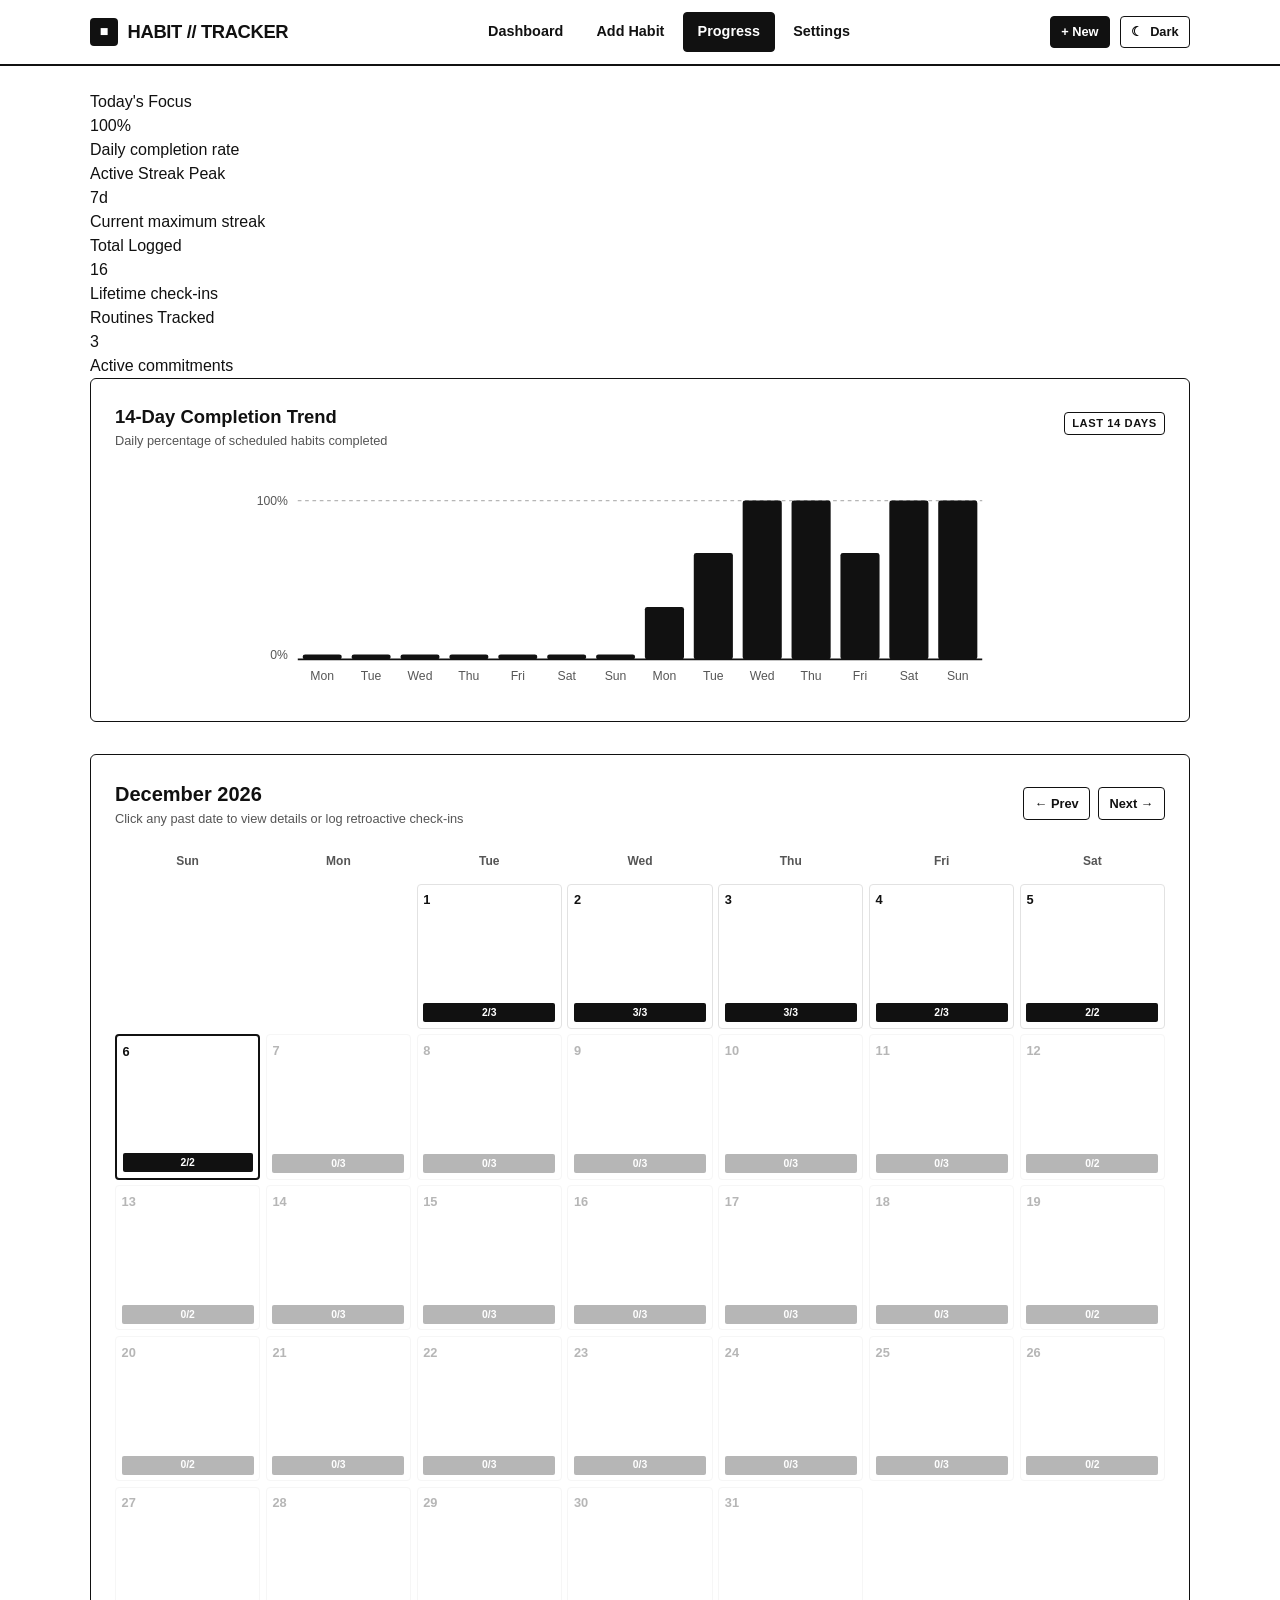
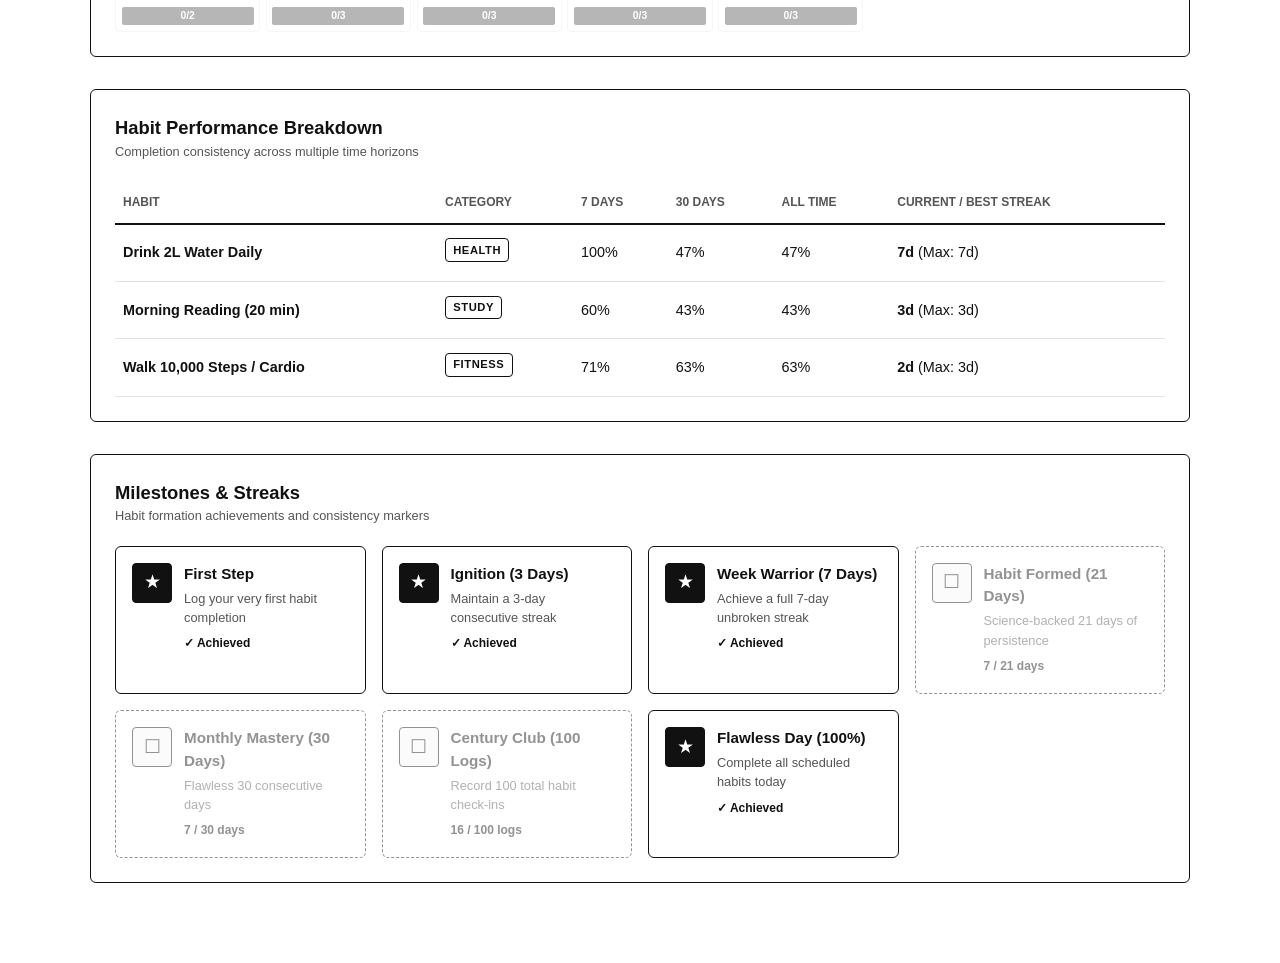
==== progress.html @ c11ec5f9 "v2" ====
<!DOCTYPE html>
<html lang="en">
<head>
  <meta charset="UTF-8">
  <meta name="viewport" content="width=device-width, initial-scale=1.0">
  <meta name="description" content="Progress and Analytics - Personal Habit Tracker">
  <title>Progress &amp; Analytics - Personal Habit Tracker</title>
  <link rel="icon" type="image/svg+xml" href="assets/icons/favicon.svg">
  <link rel="stylesheet" href="css/style.css">
  <link rel="stylesheet" href="css/responsive.css">
</head>
<body>

  <!-- Site Header & Global Nav (UI-01) -->
  <header class="site-header">
    <div class="container header-inner">
      <a href="index.html" class="brand" aria-label="Personal Habit Tracker Home">
        <span class="brand-badge">&#9632;</span>
        <span>HABIT // TRACKER</span>
      </a>

      <nav aria-label="Main Navigation">
        <ul class="nav-links">
          <li><a href="index.html" class="nav-link"><span class="nav-text">Dashboard</span></a></li>
          <li><a href="add-habit.html" class="nav-link"><span class="nav-text">Add Habit</span></a></li>
          <li><a href="progress.html" class="nav-link active"><span class="nav-text">Progress</span></a></li>
          <li><a href="settings.html" class="nav-link"><span class="nav-text">Settings</span></a></li>
        </ul>
      </nav>

      <div class="header-actions">
        <a href="add-habit.html" class="btn btn-primary btn-sm">+ New</a>
        <button id="theme-toggle-btn" class="btn btn-sm" aria-label="Toggle dark/light theme">
          <span aria-hidden="true">&#9790;</span> Dark
        </button>
      </div>
    </div>
  </header>

  <!-- Main Content Area -->
  <main class="main-content">
    <div class="container">
      
      <!-- Top Level Analytics KPIs (FR-18) -->
      <section class="kpi-grid" aria-label="Executive Analytics Summary">
        <div class="kpi-card">
          <div class="kpi-label">Today's Focus</div>
          <div id="prog-today-pct" class="kpi-value">0%</div>
          <div class="kpi-meta">Daily completion rate</div>
        </div>

        <div class="kpi-card">
          <div class="kpi-label">Active Streak Peak</div>
          <div id="prog-best-streak" class="kpi-value">0d</div>
          <div class="kpi-meta">Current maximum streak</div>
        </div>

        <div class="kpi-card">
          <div class="kpi-label">Total Logged</div>
          <div id="prog-total-completions" class="kpi-value">0</div>
          <div class="kpi-meta">Lifetime check-ins</div>
        </div>

        <div class="kpi-card">
          <div class="kpi-label">Routines Tracked</div>
          <div id="prog-active-habits" class="kpi-value">0</div>
          <div class="kpi-meta">Active commitments</div>
        </div>
      </section>

      <!-- 14-Day Completion Trends Chart (FR-19) -->
      <section class="chart-card" aria-label="Completion Trends">
        <div class="chart-header">
          <div>
            <h2 style="font-size: 1.15rem; font-weight: 700;">14-Day Completion Trend</h2>
            <p style="font-size: 0.8rem; color: var(--fg-secondary);">Daily percentage of scheduled habits completed</p>
          </div>
          <span class="habit-category-tag">LAST 14 DAYS</span>
        </div>
        <div id="trend-chart-container" class="svg-chart-container">
          <!-- Rendered via SVG -->
        </div>
      </section>

      <!-- Interactive Month Calendar View (FR-20, FR-09, FR-10) -->
      <section class="calendar-card" aria-label="Monthly Calendar History">
        <div class="calendar-header">
          <div>
            <h2 id="cal-month-title" style="font-size: 1.25rem; font-weight: 800;">Calendar</h2>
            <p style="font-size: 0.8rem; color: var(--fg-secondary);">Click any past date to view details or log retroactive check-ins</p>
          </div>
          <div style="display: flex; gap: 0.5rem;">
            <button type="button" id="cal-prev-btn" class="btn btn-sm" aria-label="Previous Month">&larr; Prev</button>
            <button type="button" id="cal-next-btn" class="btn btn-sm" aria-label="Next Month">Next &rarr;</button>
          </div>
        </div>
        <div id="calendar-days-grid" class="calendar-grid">
          <!-- Rendered dynamically -->
        </div>
      </section>

      <!-- Per-Habit Performance Table (FR-17) -->
      <section class="chart-card" aria-label="Habit Performance Metrics">
        <div class="chart-header">
          <div>
            <h2 style="font-size: 1.15rem; font-weight: 700;">Habit Performance Breakdown</h2>
            <p style="font-size: 0.8rem; color: var(--fg-secondary);">Completion consistency across multiple time horizons</p>
          </div>
        </div>
        <div style="overflow-x: auto;">
          <table style="width: 100%; border-collapse: collapse; text-align: left; font-size: 0.9rem;">
            <thead>
              <tr style="border-bottom: 2px solid var(--border-color); font-size: 0.75rem; text-transform: uppercase; color: var(--fg-secondary);">
                <th style="padding: 0.75rem 0.5rem;">Habit</th>
                <th style="padding: 0.75rem 0.5rem;">Category</th>
                <th style="padding: 0.75rem 0.5rem;">7 Days</th>
                <th style="padding: 0.75rem 0.5rem;">30 Days</th>
                <th style="padding: 0.75rem 0.5rem;">All Time</th>
                <th style="padding: 0.75rem 0.5rem;">Current / Best Streak</th>
              </tr>
            </thead>
            <tbody id="performance-table-body">
              <!-- Rendered dynamically -->
            </tbody>
          </table>
        </div>
      </section>

      <!-- Milestone Badges (FR-26) -->
      <section class="chart-card" aria-label="Milestone Badges">
        <div class="chart-header">
          <div>
            <h2 style="font-size: 1.15rem; font-weight: 700;">Milestones &amp; Streaks</h2>
            <p style="font-size: 0.8rem; color: var(--fg-secondary);">Habit formation achievements and consistency markers</p>
          </div>
        </div>
        <div id="badges-grid" class="badges-grid">
          <!-- Badges dynamically rendered -->
        </div>
      </section>

    </div>
  </main>

  <!-- Day Detail Modal for Retroactive Completion (FR-09, FR-10, FR-15) -->
  <div id="day-modal" class="modal-backdrop" role="dialog" aria-modal="true" aria-labelledby="day-modal-date" aria-hidden="true">
    <div class="modal-box">
      <div class="modal-header">
        <h3 id="day-modal-date" style="font-size: 1.15rem; font-weight: 700;">Habits for Date</h3>
        <button type="button" class="btn btn-sm" onclick="UI.closeModal('day-modal')" aria-label="Close modal">&times;</button>
      </div>
      <div id="day-habits-list" style="margin: 1rem 0; max-height: 320px; overflow-y: auto;">
        <!-- Dynamically rendered -->
      </div>
      <div class="modal-footer">
        <button id="close-day-modal-btn" type="button" class="btn btn-primary">Done</button>
      </div>
    </div>
  </div>

  <!-- Global Toast Notification Container -->
  <div class="toast-container" aria-live="polite"></div>

  <!-- Application Scripts -->
  <script src="js/storage.js"></script>
  <script src="js/streaks.js"></script>
  <script src="js/habits.js"></script>
  <script src="js/stats.js"></script>
  <script src="js/app.js"></script>
</body>
</html>
---- css/style.css ----
/**
 * style.css - Personal Habit Tracker
 * Strictly Two-Color Palette Design System (Light & Dark)
 * No Glassmorphism. No Neomorphism. No Blue. No Purple.
 * Ultra-clean, High-contrast, Accessible (WCAG AAA), Responsive.
 */

:root {
  /* Default Monochromatic Two-Color Theme (Light Mode) */
  --bg-primary: #ffffff;
  --fg-primary: #111111;
  --bg-secondary: #f7f7f7;
  --fg-secondary: #555555;
  --border-color: #111111;
  --border-subtle: #e2e2e2;
  --surface: #ffffff;
  --surface-hover: #f0f0f0;
  --surface-active: #e5e5e5;
  --inverted-bg: #111111;
  --inverted-fg: #ffffff;
  --ring-color: #111111;
  
  /* Radii & Layout */
  --radius-sm: 4px;
  --radius-md: 6px;
  --radius-lg: 8px;
  --radius-full: 9999px;
  
  /* Typography */
  --font-sans: -apple-system, BlinkMacSystemFont, "Segoe UI", Roboto, "Helvetica Neue", Arial, sans-serif;
  --font-mono: ui-monospace, SFMono-Regular, Menlo, Monaco, Consolas, "Liberation Mono", "Courier New", monospace;
  
  /* Transitions (Strictly micro, no blurry lag) */
  --transition-fast: 120ms cubic-bezier(0.16, 1, 0.3, 1);
  --transition-normal: 200ms cubic-bezier(0.16, 1, 0.3, 1);
}

/* Dark Mode Tokens (Strictly the same 2 colors inverted) */
[data-theme="dark"] {
  --bg-primary: #111111;
  --fg-primary: #f5f5f5;
  --bg-secondary: #1a1a1a;
  --fg-secondary: #a3a3a3;
  --border-color: #f5f5f5;
  --border-subtle: #2d2d2d;
  --surface: #171717;
  --surface-hover: #222222;
  --surface-active: #2a2a2a;
  --inverted-bg: #f5f5f5;
  --inverted-fg: #111111;
  --ring-color: #f5f5f5;
}

/* Optional Alternate Two-Color Schemes (Zero Blue, Zero Purple) */
[data-scheme="emerald"][data-theme="light"] {
  --bg-primary: #fbfdfb;
  --fg-primary: #14381e;
  --bg-secondary: #edf5ee;
  --fg-secondary: #2d5a37;
  --border-color: #14381e;
  --border-subtle: #c8e0cc;
  --surface: #ffffff;
  --surface-hover: #e2f0e4;
  --surface-active: #cce4d0;
  --inverted-bg: #14381e;
  --inverted-fg: #fbfdfb;
  --ring-color: #14381e;
}
[data-scheme="emerald"][data-theme="dark"] {
  --bg-primary: #0a140d;
  --fg-primary: #a3e6b5;
  --bg-secondary: #122117;
  --fg-secondary: #68ab7a;
  --border-color: #a3e6b5;
  --border-subtle: #1e3d28;
  --surface: #101c13;
  --surface-hover: #16291b;
  --surface-active: #1d3624;
  --inverted-bg: #a3e6b5;
  --inverted-fg: #0a140d;
  --ring-color: #a3e6b5;
}

[data-scheme="ochre"][data-theme="light"] {
  --bg-primary: #fffdfa;
  --fg-primary: #452107;
  --bg-secondary: #fbf0e4;
  --fg-secondary: #78451f;
  --border-color: #452107;
  --border-subtle: #ecd4be;
  --surface: #ffffff;
  --surface-hover: #f7e6d5;
  --surface-active: #ecd2bb;
  --inverted-bg: #452107;
  --inverted-fg: #fffdfa;
  --ring-color: #452107;
}
[data-scheme="ochre"][data-theme="dark"] {
  --bg-primary: #150f09;
  --fg-primary: #fed7aa;
  --bg-secondary: #241a12;
  --fg-secondary: #b58d69;
  --border-color: #fed7aa;
  --border-subtle: #3f2e21;
  --surface: #1d140e;
  --surface-hover: #2b1f16;
  --surface-active: #38281d;
  --inverted-bg: #fed7aa;
  --inverted-fg: #150f09;
  --ring-color: #fed7aa;
}

/* Base Reset & Typography */
*, *::before, *::after {
  box-sizing: border-box;
  margin: 0;
  padding: 0;
}

html {
  font-size: 16px;
  line-height: 1.5;
  scroll-behavior: smooth;
}

body {
  background-color: var(--bg-primary);
  color: var(--fg-primary);
  font-family: var(--font-sans);
  min-height: 100vh;
  display: flex;
  flex-direction: column;
  -webkit-font-smoothing: antialiased;
  -moz-osx-font-smoothing: grayscale;
}

/* Accessibility Focus States (UI-04) */
:focus-visible {
  outline: 2px solid var(--ring-color);
  outline-offset: 2px;
}

a {
  color: inherit;
  text-decoration: none;
}

button, input, select, textarea {
  font: inherit;
  color: inherit;
}

button {
  cursor: pointer;
  background: none;
  border: none;
}

/* Container */
.container {
  width: 100%;
  max-width: 1140px;
  margin: 0 auto;
  padding: 0 1.25rem;
}

/* Header & Global Nav (UI-01) */
.site-header {
  border-bottom: 2px solid var(--border-color);
  background: var(--bg-primary);
  position: sticky;
  top: 0;
  z-index: 100;
}

.header-inner {
  display: flex;
  align-items: center;
  justify-content: space-between;
  height: 64px;
  gap: 1rem;
}

.brand {
  display: flex;
  align-items: center;
  gap: 0.6rem;
  font-weight: 800;
  font-size: 1.15rem;
  letter-spacing: -0.02em;
}

.brand-badge {
  display: inline-flex;
  align-items: center;
  justify-content: center;
  width: 28px;
  height: 28px;
  background: var(--fg-primary);
  color: var(--bg-primary);
  font-weight: 900;
  font-size: 0.9rem;
  border-radius: var(--radius-sm);
}

.nav-links {
  display: flex;
  align-items: center;
  gap: 0.25rem;
  list-style: none;
}

.nav-link {
  display: inline-flex;
  align-items: center;
  gap: 0.4rem;
  padding: 0.5rem 0.85rem;
  font-size: 0.9rem;
  font-weight: 600;
  border-radius: var(--radius-sm);
  border: 1px solid transparent;
  transition: background var(--transition-fast), border-color var(--transition-fast);
}

.nav-link:hover {
  background: var(--surface-hover);
  border-color: var(--border-subtle);
}

.nav-link.active {
  background: var(--fg-primary);
  color: var(--bg-primary);
  border-color: var(--fg-primary);
}

.header-actions {
  display: flex;
  align-items: center;
  gap: 0.6rem;
}

/* Button Component Hierarchy */
.btn {
  display: inline-flex;
  align-items: center;
  justify-content: center;
  gap: 0.45rem;
  padding: 0.55rem 1rem;
  font-size: 0.875rem;
  font-weight: 600;
  border-radius: var(--radius-sm);
  border: 1.5px solid var(--border-color);
  background: var(--surface);
  color: var(--fg-primary);
  transition: all var(--transition-fast);
  white-space: nowrap;
  user-select: none;
}

.btn:hover {
  background: var(--surface-hover);
  transform: translateY(-1px);
}

.btn:active {
  background: var(--surface-active);
  transform: translateY(0);
}

.btn-primary {
  background: var(--fg-primary);
  color: var(--bg-primary);
  border-color: var(--fg-primary);
}

.btn-primary:hover {
  background: var(--fg-primary);
  color: var(--bg-primary);
  opacity: 0.9;
}

.btn-danger {
  border-color: var(--border-color);
  border-style: dashed;
}

.btn-danger:hover {
  background: var(--fg-primary);
  color: var(--bg-primary);
}

.btn-sm {
  padding: 0.35rem 0.65rem;
  font-size: 0.8rem;
}

.btn-icon {
  width: 38px;
  height: 38px;
  padding: 0;
  border-radius: var(--radius-sm);
  display: inline-flex;
  align-items: center;
  justify-content: center;
}

/* Greeting & Status Bar */
.status-bar {
  background: var(--bg-secondary);
  border-bottom: 1px solid var(--border-subtle);
  padding: 0.65rem 0;
  font-size: 0.85rem;
}

.status-bar-inner {
  display: flex;
  align-items: center;
  justify-content: space-between;
  gap: 1rem;
  flex-wrap: wrap;
}

.greeting-text {
  font-weight: 600;
}

.date-indicator {
  color: var(--fg-secondary);
  font-variant-numeric: tabular-nums;
}

/* Main Content Area */
.main-content {
  flex: 1;
  padding: 1.5rem 0 3rem 0;
}

/* Minimal Dashboard Header */
.dash-header {
  display: flex;
  align-items: flex-end;
  justify-content: space-between;
  gap: 1rem;
  margin-bottom: 1.5rem;
}

.dash-title {
  font-size: 1.65rem;
  font-weight: 800;
  letter-spacing: -0.025em;
  line-height: 1.2;
}

.dash-subtitle {
  font-size: 0.875rem;
  color: var(--fg-secondary);
  margin-top: 0.2rem;
}

.dash-stat-pill {
  display: flex;
  align-items: baseline;
  gap: 0.5rem;
  border: 1.5px solid var(--border-color);
  padding: 0.4rem 0.85rem;
  border-radius: var(--radius-full);
  background: var(--surface);
}

.dash-pill-num {
  font-size: 1.15rem;
  font-weight: 800;
  font-variant-numeric: tabular-nums;
}

.dash-pill-desc {
  font-size: 0.8rem;
  color: var(--fg-secondary);
}

/* Minimal Single-Surface Overview Strip (Replaces 4 bulky cards) */
.overview-strip {
  display: flex;
  align-items: center;
  justify-content: space-between;
  gap: 2rem;
  border: 1.5px solid var(--border-color);
  background: var(--surface);
  border-radius: var(--radius-md);
  padding: 1rem 1.25rem;
  margin-bottom: 1.5rem;
}

.overview-progress-col {
  flex: 1;
  min-width: 200px;
}

.overview-progress-top {
  display: flex;
  align-items: center;
  justify-content: space-between;
  margin-bottom: 0.4rem;
}

.overview-col-label {
  font-size: 0.75rem;
  font-weight: 700;
  text-transform: uppercase;
  letter-spacing: 0.05em;
  color: var(--fg-secondary);
}

.overview-stats-col {
  display: flex;
  align-items: center;
  gap: 1.5rem;
}

.overview-stat-unit {
  display: flex;
  flex-direction: column;
  align-items: flex-start;
  padding-left: 1.25rem;
  border-left: 1px solid var(--border-subtle);
}

.overview-stat-label {
  font-size: 0.7rem;
  font-weight: 700;
  text-transform: uppercase;
  letter-spacing: 0.05em;
  color: var(--fg-secondary);
}

.overview-stat-val {
  font-size: 1.25rem;
  font-weight: 800;
  font-variant-numeric: tabular-nums;
  line-height: 1.2;
  margin-top: 0.15rem;
}

/* Progress Bar (2-Color solid) */
.progress-rail {
  width: 100%;
  height: 6px;
  background: var(--border-subtle);
  border-radius: var(--radius-full);
  overflow: hidden;
}

.progress-fill {
  height: 100%;
  background: var(--fg-primary);
  width: 0%;
  transition: width var(--transition-normal);
}

/* Filter & Search Bar (FR-21, FR-22, FR-23) */
.controls-bar {
  display: flex;
  align-items: center;
  justify-content: space-between;
  gap: 0.75rem;
  margin-bottom: 1.25rem;
  flex-wrap: wrap;
}

.controls-right {
  display: flex;
  align-items: center;
  gap: 0.5rem;
  flex-wrap: wrap;
}

.search-box {
  display: flex;
  align-items: center;
  gap: 0.5rem;
  border: 1.5px solid var(--border-color);
  background: var(--surface);
  padding: 0.45rem 0.85rem;
  border-radius: var(--radius-sm);
  min-width: 220px;
  flex: 1;
  max-width: 320px;
}

.search-box input {
  border: none;
  background: transparent;
  outline: none;
  width: 100%;
  font-size: 0.875rem;
}

.filter-group {
  display: flex;
  align-items: center;
  gap: 0.35rem;
}

.pill-filter {
  padding: 0.35rem 0.75rem;
  font-size: 0.8rem;
  font-weight: 600;
  border: 1px solid var(--border-color);
  border-radius: var(--radius-full);
  background: var(--surface);
  transition: all var(--transition-fast);
}

.pill-filter:hover {
  background: var(--surface-hover);
}

.pill-filter.active {
  background: var(--fg-primary);
  color: var(--bg-primary);
}

.select-custom {
  border: 1.5px solid var(--border-color);
  background: var(--surface);
  padding: 0.45rem 0.85rem;
  border-radius: var(--radius-sm);
  font-size: 0.85rem;
  font-weight: 600;
  cursor: pointer;
}

/* Habit Grid / List Layout (FR-06) */
.habits-container {
  display: grid;
  gap: 1rem;
}

.habits-container.view-cards {
  grid-template-columns: repeat(auto-fill, minmax(320px, 1fr));
}

.habits-container.view-list {
  grid-template-columns: 1fr;
}

/* Habit Card Component */
.habit-card {
  border: 1.5px solid var(--border-color);
  background: var(--surface);
  border-radius: var(--radius-md);
  padding: 1.25rem;
  display: flex;
  flex-direction: column;
  justify-content: space-between;
  position: relative;
  transition: transform var(--transition-fast), border-color var(--transition-fast);
}

.habit-card:hover {
  transform: translateY(-2px);
}

.habit-card.completed-today {
  border-left-width: 6px;
}

.habit-card-header {
  display: flex;
  align-items: flex-start;
  justify-content: space-between;
  gap: 0.75rem;
  margin-bottom: 0.5rem;
}

.habit-title-group {
  flex: 1;
}

.habit-category-tag {
  display: inline-block;
  font-size: 0.7rem;
  font-weight: 700;
  text-transform: uppercase;
  letter-spacing: 0.05em;
  padding: 0.15rem 0.45rem;
  border: 1px solid var(--border-color);
  border-radius: var(--radius-sm);
  margin-bottom: 0.35rem;
}

.habit-name {
  font-size: 1.15rem;
  font-weight: 700;
  line-height: 1.25;
}

.habit-description {
  font-size: 0.85rem;
  color: var(--fg-secondary);
  margin-top: 0.35rem;
  line-height: 1.4;
}

/* Habit Check-In Big Button (FR-07, FR-08, FR-11) */
.checkin-btn {
  display: inline-flex;
  align-items: center;
  justify-content: center;
  width: 44px;
  height: 44px;
  border: 2px solid var(--border-color);
  border-radius: var(--radius-sm);
  background: var(--surface);
  color: var(--fg-primary);
  font-size: 1.25rem;
  transition: all var(--transition-fast);
  flex-shrink: 0;
}

.checkin-btn:hover {
  background: var(--surface-hover);
}

.checkin-btn.checked {
  background: var(--fg-primary);
  color: var(--bg-primary);
  border-color: var(--fg-primary);
}

/* Mini 7-Day Completion Dots / Strip (Clean Minimalist) */
.week-strip {
  display: flex;
  align-items: center;
  justify-content: space-between;
  margin: 0.75rem 0;
  padding: 0.4rem 0.2rem;
  background: transparent;
  border-top: 1px dashed var(--border-subtle);
  border-bottom: 1px dashed var(--border-subtle);
}

.day-dot-item {
  display: flex;
  flex-direction: column;
  align-items: center;
  gap: 0.2rem;
  font-size: 0.65rem;
  color: var(--fg-secondary);
  font-weight: 700;
}

.day-dot {
  width: 20px;
  height: 20px;
  border-radius: var(--radius-sm);
  border: 1.5px solid var(--border-color);
  background: transparent;
  display: inline-flex;
  align-items: center;
  justify-content: center;
  font-size: 0.65rem;
  font-weight: 800;
  cursor: pointer;
  transition: all var(--transition-fast);
}

.day-dot:hover {
  transform: scale(1.1);
}

.day-dot.done {
  background: var(--fg-primary);
  color: var(--bg-primary);
}

.day-dot.not-scheduled {
  opacity: 0.3;
  border-style: dotted;
  cursor: default;
}

.day-dot.scheduled-missed {
  border-style: dashed;
}

.day-dot.future {
  opacity: 0.25;
  cursor: not-allowed;
}

/* Streak Pill & Clean Footer Actions */
.habit-card-footer {
  display: flex;
  align-items: center;
  justify-content: space-between;
  margin-top: 0.5rem;
  font-size: 0.8rem;
}

.streak-badge {
  display: inline-flex;
  align-items: center;
  gap: 0.35rem;
  font-weight: 700;
  font-variant-numeric: tabular-nums;
  font-size: 0.85rem;
}

.card-actions {
  display: flex;
  align-items: center;
  gap: 0.25rem;
}

.btn-text-action {
  font-size: 0.75rem;
  font-weight: 600;
  color: var(--fg-secondary);
  background: transparent;
  border: 1px solid transparent;
  padding: 0.2rem 0.45rem;
  border-radius: var(--radius-sm);
  cursor: pointer;
  transition: all var(--transition-fast);
  text-decoration: none;
  display: inline-flex;
  align-items: center;
}

.btn-text-action:hover {
  color: var(--fg-primary);
  background: var(--surface-hover);
  border-color: var(--border-subtle);
}

.btn-text-action.action-delete:hover {
  border-color: var(--border-color);
  background: var(--fg-primary);
  color: var(--bg-primary);
}

/* Minimal List View Layout */
.habits-container.view-list .habit-card {
  flex-direction: row;
  align-items: center;
  padding: 0.85rem 1.25rem;
  gap: 1.25rem;
}

.habits-container.view-list .habit-card-header {
  flex-direction: row-reverse;
  margin-bottom: 0;
  gap: 1rem;
  flex: 1;
}

.habits-container.view-list .week-strip {
  margin: 0;
  padding: 0;
  border: none;
  min-width: 170px;
}

.habits-container.view-list .habit-card-footer {
  margin-top: 0;
  border-top: none;
  gap: 1.25rem;
}

/* Forms & Validation (UI-03, Section 9) */
.form-card {
  border: 2px solid var(--border-color);
  background: var(--surface);
  border-radius: var(--radius-md);
  padding: 2rem;
  max-width: 680px;
  margin: 0 auto;
}

.form-header {
  margin-bottom: 1.75rem;
  border-bottom: 1px solid var(--border-subtle);
  padding-bottom: 1rem;
}

.form-group {
  margin-bottom: 1.5rem;
}

.form-label {
  display: block;
  font-size: 0.875rem;
  font-weight: 700;
  margin-bottom: 0.4rem;
}

.form-label .required {
  margin-left: 0.2rem;
}

.form-input, .form-textarea, .form-select {
  width: 100%;
  border: 1.5px solid var(--border-color);
  background: var(--surface);
  padding: 0.65rem 0.85rem;
  border-radius: var(--radius-sm);
  font-size: 0.95rem;
  transition: border-color var(--transition-fast);
}

.form-input:focus, .form-textarea:focus, .form-select:focus {
  border-color: var(--fg-primary);
}

.form-input.has-error, .form-textarea.has-error {
  border-style: dashed;
  border-width: 2px;
}

.inline-error {
  display: none;
  font-size: 0.8rem;
  font-weight: 600;
  margin-top: 0.35rem;
  color: var(--fg-primary);
  text-decoration: underline;
}

.inline-error.show {
  display: block;
}

.char-counter {
  font-size: 0.75rem;
  color: var(--fg-secondary);
  text-align: right;
  margin-top: 0.25rem;
  font-variant-numeric: tabular-nums;
}

/* Weekday Selector Grid */
.weekdays-picker {
  display: grid;
  grid-template-columns: repeat(7, 1fr);
  gap: 0.5rem;
  margin-top: 0.5rem;
}

.weekday-btn {
  padding: 0.6rem 0.25rem;
  text-align: center;
  font-size: 0.8rem;
  font-weight: 700;
  border: 1.5px solid var(--border-color);
  border-radius: var(--radius-sm);
  background: var(--surface);
  transition: all var(--transition-fast);
}

.weekday-btn.selected {
  background: var(--fg-primary);
  color: var(--bg-primary);
}

/* Quick Select Presets for Weekdays */
.freq-presets {
  display: flex;
  gap: 0.5rem;
  margin-top: 0.5rem;
}

/* Progress / Analytics Page Specifics */
.chart-card {
  border: 1.5px solid var(--border-color);
  background: var(--surface);
  border-radius: var(--radius-md);
  padding: 1.5rem;
  margin-bottom: 2rem;
}

.chart-header {
  display: flex;
  align-items: center;
  justify-content: space-between;
  margin-bottom: 1.25rem;
}

.svg-chart-container {
  width: 100%;
  overflow-x: auto;
}

/* Interactive Calendar View (FR-20) */
.calendar-card {
  border: 1.5px solid var(--border-color);
  background: var(--surface);
  border-radius: var(--radius-md);
  padding: 1.5rem;
  margin-bottom: 2rem;
}

.calendar-header {
  display: flex;
  align-items: center;
  justify-content: space-between;
  margin-bottom: 1rem;
}

.calendar-grid {
  display: grid;
  grid-template-columns: repeat(7, 1fr);
  gap: 0.35rem;
}

.cal-header-cell {
  text-align: center;
  font-size: 0.75rem;
  font-weight: 700;
  color: var(--fg-secondary);
  padding: 0.5rem 0;
}

.cal-day-cell {
  aspect-ratio: 1;
  border: 1px solid var(--border-subtle);
  border-radius: var(--radius-sm);
  padding: 0.35rem;
  display: flex;
  flex-direction: column;
  justify-content: space-between;
  cursor: pointer;
  background: var(--surface);
  transition: all var(--transition-fast);
  font-size: 0.8rem;
}

.cal-day-cell:hover:not(.empty):not(.future) {
  border-color: var(--border-color);
  background: var(--surface-hover);
}

.cal-day-cell.today {
  border: 2px solid var(--border-color);
  font-weight: 800;
}

.cal-day-cell.future {
  opacity: 0.3;
  cursor: not-allowed;
}

.cal-day-cell.empty {
  border-color: transparent;
  cursor: default;
}

.cal-completion-pill {
  font-size: 0.65rem;
  font-weight: 700;
  text-align: center;
  padding: 0.1rem 0.2rem;
  border-radius: 2px;
  background: var(--fg-primary);
  color: var(--bg-primary);
  margin-top: auto;
}

/* Badges Grid (FR-26) */
.badges-grid {
  display: grid;
  grid-template-columns: repeat(auto-fill, minmax(240px, 1fr));
  gap: 1rem;
}

.badge-card {
  border: 1.5px solid var(--border-color);
  background: var(--surface);
  border-radius: var(--radius-md);
  padding: 1rem;
  display: flex;
  align-items: flex-start;
  gap: 0.75rem;
  transition: all var(--transition-fast);
}

.badge-card.locked {
  opacity: 0.45;
  border-style: dashed;
}

.badge-icon-box {
  width: 40px;
  height: 40px;
  border: 1.5px solid var(--border-color);
  border-radius: var(--radius-sm);
  display: flex;
  align-items: center;
  justify-content: center;
  font-size: 1.2rem;
  background: var(--bg-secondary);
  flex-shrink: 0;
}

.badge-card:not(.locked) .badge-icon-box {
  background: var(--fg-primary);
  color: var(--bg-primary);
}

/* Modal Dialog */
.modal-backdrop {
  position: fixed;
  top: 0;
  left: 0;
  right: 0;
  bottom: 0;
  background: rgba(0, 0, 0, 0.75);
  display: flex;
  align-items: center;
  justify-content: center;
  padding: 1.25rem;
  z-index: 1000;
  opacity: 0;
  pointer-events: none;
  transition: opacity var(--transition-fast);
}

.modal-backdrop.open {
  opacity: 1;
  pointer-events: auto;
}

.modal-box {
  background: var(--surface);
  border: 2px solid var(--border-color);
  border-radius: var(--radius-md);
  width: 100%;
  max-width: 520px;
  padding: 1.5rem;
  transform: scale(0.96);
  transition: transform var(--transition-fast);
}

.modal-backdrop.open .modal-box {
  transform: scale(1);
}

.modal-header {
  display: flex;
  align-items: center;
  justify-content: space-between;
  margin-bottom: 1rem;
  border-bottom: 1px solid var(--border-subtle);
  padding-bottom: 0.75rem;
}

.modal-footer {
  display: flex;
  align-items: center;
  justify-content: flex-end;
  gap: 0.75rem;
  margin-top: 1.5rem;
  border-top: 1px solid var(--border-subtle);
  padding-top: 1rem;
}

/* Toast Notifications */
.toast-container {
  position: fixed;
  bottom: 1.5rem;
  right: 1.5rem;
  display: flex;
  flex-direction: column;
  gap: 0.5rem;
  z-index: 1100;
  pointer-events: none;
}

.toast {
  pointer-events: auto;
  border: 1.5px solid var(--border-color);
  background: var(--surface);
  color: var(--fg-primary);
  padding: 0.75rem 1.25rem;
  border-radius: var(--radius-sm);
  font-size: 0.875rem;
  font-weight: 600;
  box-shadow: 0 4px 0 var(--border-color);
  transform: translateY(10px);
  opacity: 0;
  transition: all var(--transition-fast);
}

.toast.show {
  transform: translateY(0);
  opacity: 1;
}

/* Footer (UI-01) */
.site-footer {
  border-top: 2px solid var(--border-color);
  background: var(--bg-primary);
  padding: 2rem 0;
  margin-top: auto;
  font-size: 0.85rem;
}

.footer-inner {
  display: flex;
  align-items: center;
  justify-content: space-between;
  gap: 1rem;
  flex-wrap: wrap;
}

.footer-copy {
  color: var(--fg-secondary);
}

/* Empty States */
.empty-state {
  border: 2px dashed var(--border-color);
  border-radius: var(--radius-md);
  padding: 3.5rem 1.5rem;
  text-align: center;
  margin: 1.5rem 0;
  background: var(--surface);
}

.empty-icon {
  font-size: 2.5rem;
  margin-bottom: 0.75rem;
}

.empty-title {
  font-size: 1.2rem;
  font-weight: 700;
  margin-bottom: 0.4rem;
}

.empty-desc {
  color: var(--fg-secondary);
  font-size: 0.9rem;
  max-width: 440px;
  margin: 0 auto 1.25rem auto;
}
---- css/responsive.css ----
/**
 * responsive.css - Media Queries & Mobile Adaptation (320px to 1920px)
 * Compliant with UI-02 and TC-10
 */

/* Large Desktops (1440px and up) */
@media (min-width: 1440px) {
  .container {
    max-width: 1240px;
  }
  .kpi-value {
    font-size: 2.25rem;
  }
}

/* Tablets and small laptops (max 992px) */
@media (max-width: 992px) {
  .kpi-grid {
    grid-template-columns: repeat(2, 1fr);
  }

  .overview-strip {
    flex-direction: column;
    align-items: stretch;
    gap: 1.25rem;
  }

  .overview-stats-col {
    justify-content: space-between;
    width: 100%;
  }

  .overview-stat-unit {
    padding-left: 0;
    border-left: none;
  }
  
  .controls-bar {
    flex-direction: column;
    align-items: stretch;
    gap: 0.75rem;
  }
  
  .search-box {
    max-width: 100%;
  }
  
  .controls-right {
    justify-content: space-between;
    width: 100%;
  }
}

/* Mobile Screens (max 768px) */
@media (max-width: 768px) {
  .header-inner {
    height: auto;
    padding: 0.75rem 0;
    flex-wrap: wrap;
  }
  
  .brand {
    font-size: 1.05rem;
  }

  .dash-header {
    flex-direction: column;
    align-items: flex-start;
    gap: 0.75rem;
  }

  .dash-title {
    font-size: 1.4rem;
  }

  .habits-container.view-list .habit-card {
    flex-direction: column;
    align-items: stretch;
  }

  .habits-container.view-list .habit-card-header {
    flex-direction: row;
  }

  .nav-links {
    order: 3;
    width: 100%;
    justify-content: space-between;
    border-top: 1px solid var(--border-subtle);
    padding-top: 0.5rem;
    margin-top: 0.25rem;
  }

  .nav-link {
    padding: 0.4rem 0.5rem;
    font-size: 0.8rem;
    flex: 1;
    justify-content: center;
  }

  .nav-link span {
    display: none; /* Icon only or compact text on mobile if needed */
  }

  .nav-link .nav-text {
    display: inline;
  }

  .form-card {
    padding: 1.25rem;
  }

  .weekdays-picker {
    gap: 0.25rem;
  }

  .weekday-btn {
    padding: 0.5rem 0.15rem;
    font-size: 0.75rem;
  }

  .calendar-grid {
    gap: 0.2rem;
  }

  .cal-day-cell {
    padding: 0.2rem;
    font-size: 0.75rem;
  }

  .cal-completion-pill {
    font-size: 0.6rem;
  }

  .footer-inner {
    flex-direction: column;
    text-align: center;
    gap: 0.75rem;
  }
}

/* Small Smart Phones (down to 320px) - Compliant with TC-10 */
@media (max-width: 480px) {
  .container {
    padding: 0 0.85rem;
  }

  .kpi-grid {
    grid-template-columns: 1fr;
    gap: 0.75rem;
  }

  .kpi-card {
    padding: 1rem;
  }

  .kpi-value {
    font-size: 1.75rem;
  }

  .habit-card {
    padding: 1rem;
  }

  .habit-name {
    font-size: 1.05rem;
  }

  .checkin-btn {
    width: 38px;
    height: 38px;
    font-size: 1.1rem;
  }

  .status-bar-inner {
    flex-direction: column;
    align-items: flex-start;
    gap: 0.25rem;
  }

  .badges-grid {
    grid-template-columns: 1fr;
  }

  .modal-box {
    padding: 1.15rem;
  }

  .toast-container {
    left: 1rem;
    right: 1rem;
    bottom: 1rem;
  }

  .toast {
    width: 100%;
    text-align: center;
  }
}
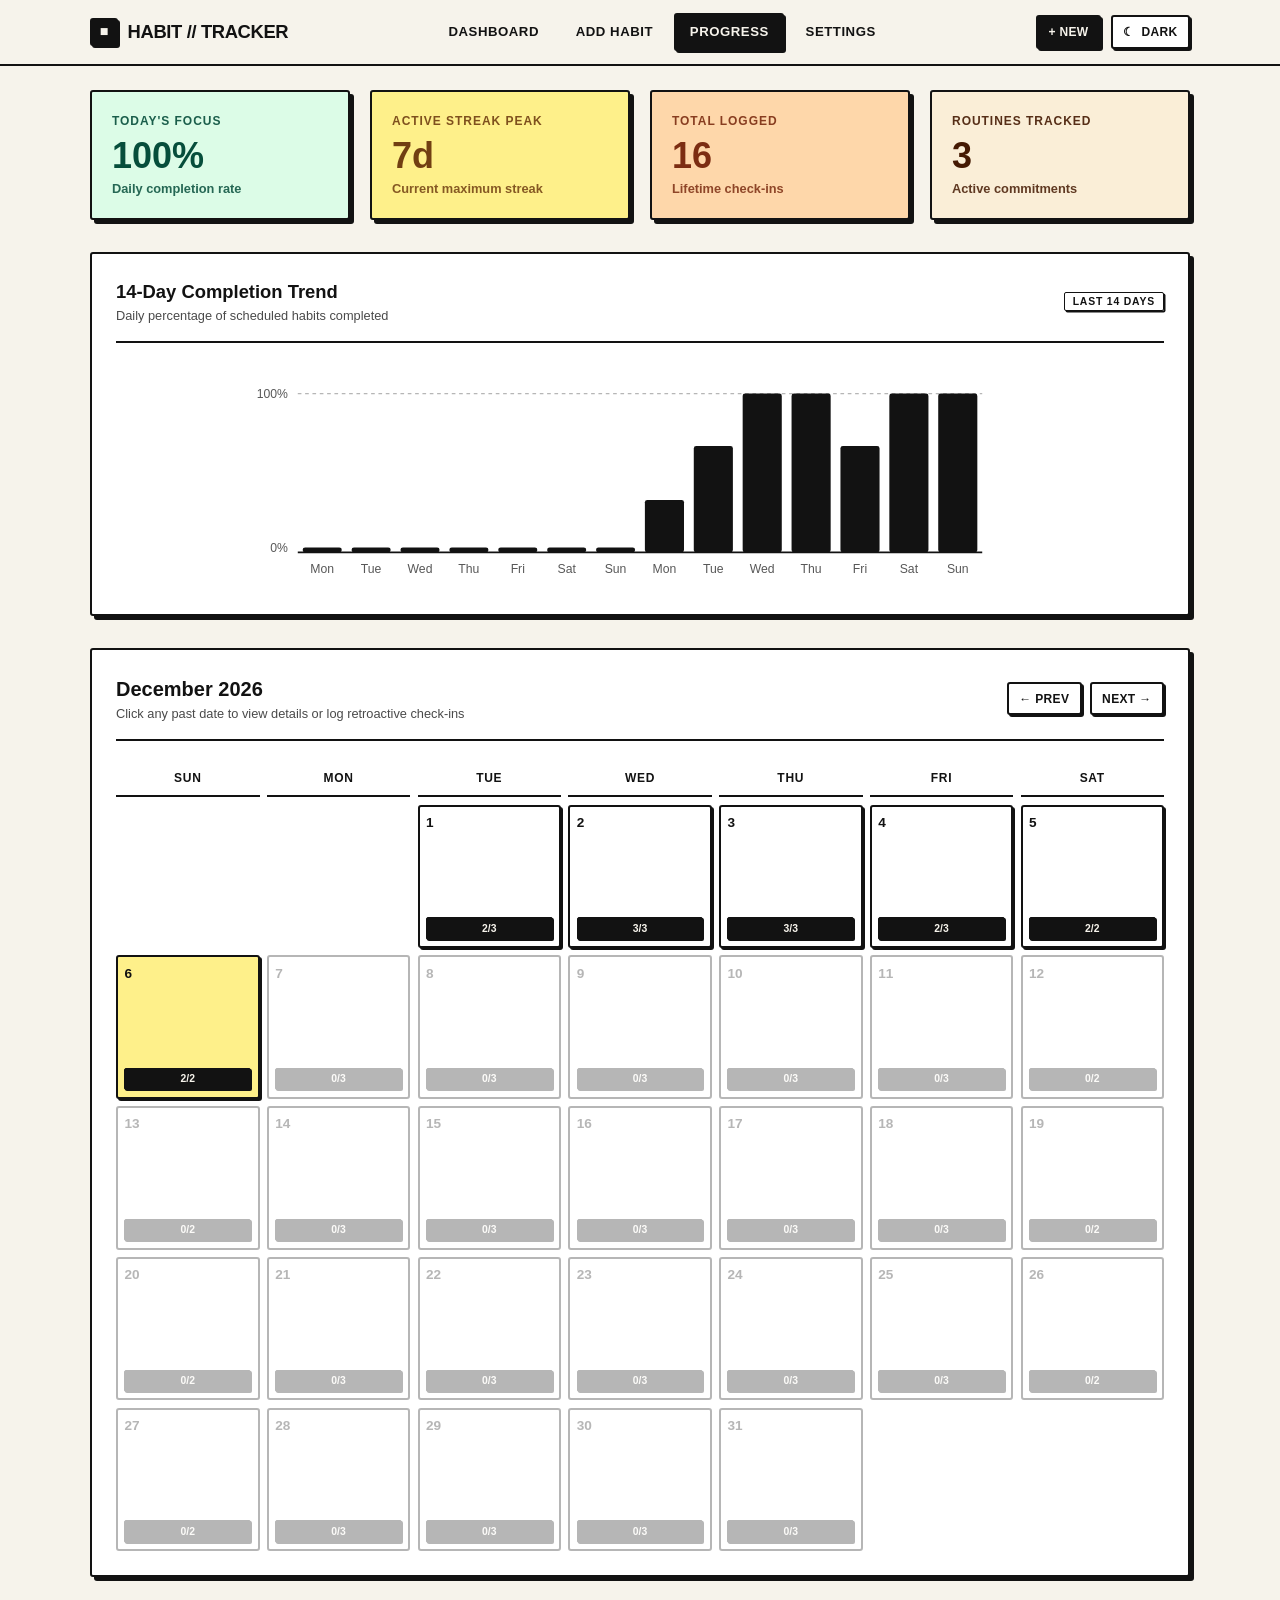
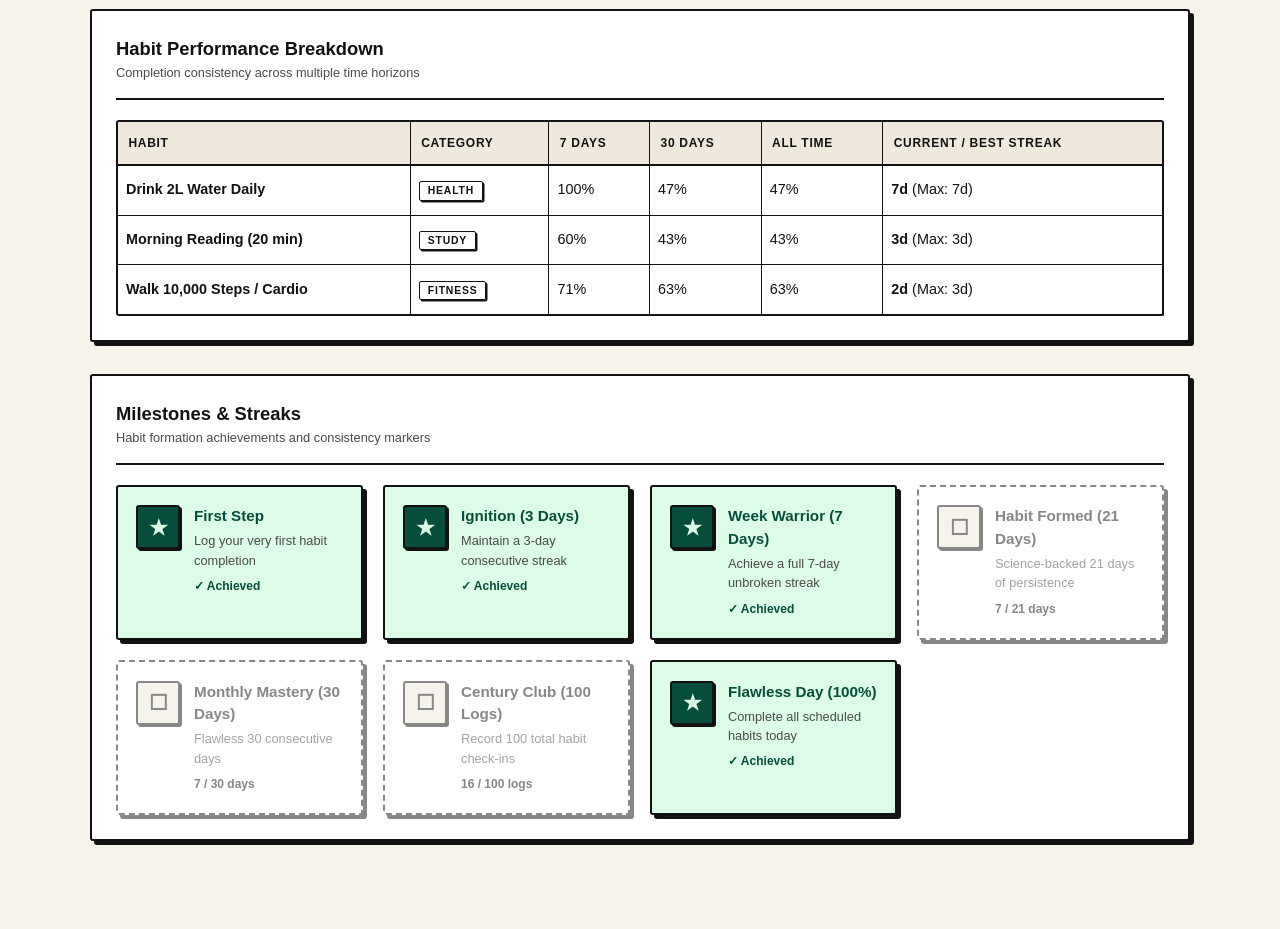
==== commit cc178d9c: "feat: apply paper brutalism aesthetic across all pages" ====
--- a/progress.html
+++ b/progress.html
@@ -108,15 +108,15 @@
           </div>
         </div>
         <div style="overflow-x: auto;">
-          <table style="width: 100%; border-collapse: collapse; text-align: left; font-size: 0.9rem;">
+          <table class="perf-table">
             <thead>
-              <tr style="border-bottom: 2px solid var(--border-color); font-size: 0.75rem; text-transform: uppercase; color: var(--fg-secondary);">
-                <th style="padding: 0.75rem 0.5rem;">Habit</th>
-                <th style="padding: 0.75rem 0.5rem;">Category</th>
-                <th style="padding: 0.75rem 0.5rem;">7 Days</th>
-                <th style="padding: 0.75rem 0.5rem;">30 Days</th>
-                <th style="padding: 0.75rem 0.5rem;">All Time</th>
-                <th style="padding: 0.75rem 0.5rem;">Current / Best Streak</th>
+              <tr>
+                <th>Habit</th>
+                <th>Category</th>
+                <th>7 Days</th>
+                <th>30 Days</th>
+                <th>All Time</th>
+                <th>Current / Best Streak</th>
               </tr>
             </thead>
             <tbody id="performance-table-body">
--- a/css/style.css
+++ b/css/style.css
@@ -6,49 +6,55 @@
  */
 
 :root {
-  /* Default Monochromatic Two-Color Theme (Light Mode) */
-  --bg-primary: #ffffff;
-  --fg-primary: #111111;
-  --bg-secondary: #f7f7f7;
-  --fg-secondary: #555555;
-  --border-color: #111111;
-  --border-subtle: #e2e2e2;
+  /* Paper Brutalism Theme (Light Mode) */
+  --bg-primary: #f6f3eb;
+  --fg-primary: #121212;
+  --bg-secondary: #eee9dc;
+  --fg-secondary: #4a4a4a;
+  --border-color: #121212;
+  --border-subtle: #d3ccbc;
   --surface: #ffffff;
-  --surface-hover: #f0f0f0;
-  --surface-active: #e5e5e5;
-  --inverted-bg: #111111;
-  --inverted-fg: #ffffff;
-  --ring-color: #111111;
+  --surface-hover: #fcfbf8;
+  --surface-active: #eae4d5;
+  --inverted-bg: #121212;
+  --inverted-fg: #f6f3eb;
+  --ring-color: #121212;
+  --shadow-brutal: 4px 4px 0px var(--border-color);
+  --shadow-brutal-sm: 2px 2px 0px var(--border-color);
+  --shadow-brutal-lg: 6px 6px 0px var(--border-color);
   
-  /* Radii & Layout */
-  --radius-sm: 4px;
-  --radius-md: 6px;
-  --radius-lg: 8px;
+  /* Radii & Layout - Crisp Brutalist Corners */
+  --radius-sm: 3px;
+  --radius-md: 4px;
+  --radius-lg: 6px;
   --radius-full: 9999px;
   
   /* Typography */
   --font-sans: -apple-system, BlinkMacSystemFont, "Segoe UI", Roboto, "Helvetica Neue", Arial, sans-serif;
   --font-mono: ui-monospace, SFMono-Regular, Menlo, Monaco, Consolas, "Liberation Mono", "Courier New", monospace;
   
-  /* Transitions (Strictly micro, no blurry lag) */
+  /* Transitions */
   --transition-fast: 120ms cubic-bezier(0.16, 1, 0.3, 1);
   --transition-normal: 200ms cubic-bezier(0.16, 1, 0.3, 1);
 }
 
-/* Dark Mode Tokens (Strictly the same 2 colors inverted) */
+/* Dark Mode Tokens (Paper Brutalism Inverted) */
 [data-theme="dark"] {
-  --bg-primary: #111111;
-  --fg-primary: #f5f5f5;
-  --bg-secondary: #1a1a1a;
-  --fg-secondary: #a3a3a3;
-  --border-color: #f5f5f5;
-  --border-subtle: #2d2d2d;
-  --surface: #171717;
-  --surface-hover: #222222;
-  --surface-active: #2a2a2a;
-  --inverted-bg: #f5f5f5;
-  --inverted-fg: #111111;
-  --ring-color: #f5f5f5;
+  --bg-primary: #121212;
+  --fg-primary: #f6f3eb;
+  --bg-secondary: #1c1c1c;
+  --fg-secondary: #a8a49c;
+  --border-color: #f6f3eb;
+  --border-subtle: #333333;
+  --surface: #1a1a1a;
+  --surface-hover: #242424;
+  --surface-active: #2e2e2e;
+  --inverted-bg: #f6f3eb;
+  --inverted-fg: #121212;
+  --ring-color: #f6f3eb;
+  --shadow-brutal: 4px 4px 0px #f6f3eb;
+  --shadow-brutal-sm: 2px 2px 0px #f6f3eb;
+  --shadow-brutal-lg: 6px 6px 0px #f6f3eb;
 }
 
 /* Optional Alternate Two-Color Schemes (Zero Blue, Zero Purple) */
@@ -166,7 +172,7 @@
 
 /* Header & Global Nav (UI-01) */
 .site-header {
-  border-bottom: 2px solid var(--border-color);
+  border-bottom: 2.5px solid var(--border-color);
   background: var(--bg-primary);
   position: sticky;
   top: 0;
@@ -185,9 +191,10 @@
   display: flex;
   align-items: center;
   gap: 0.6rem;
-  font-weight: 800;
+  font-weight: 900;
   font-size: 1.15rem;
   letter-spacing: -0.02em;
+  text-decoration: none;
 }
 
 .brand-badge {
@@ -200,13 +207,15 @@
   color: var(--bg-primary);
   font-weight: 900;
   font-size: 0.9rem;
+  border: 2px solid var(--border-color);
+  box-shadow: 2px 2px 0px var(--border-color);
   border-radius: var(--radius-sm);
 }
 
 .nav-links {
   display: flex;
   align-items: center;
-  gap: 0.25rem;
+  gap: 0.35rem;
   list-style: none;
 }
 
@@ -214,23 +223,35 @@
   display: inline-flex;
   align-items: center;
   gap: 0.4rem;
-  padding: 0.5rem 0.85rem;
-  font-size: 0.9rem;
-  font-weight: 600;
-  border-radius: var(--radius-sm);
-  border: 1px solid transparent;
-  transition: background var(--transition-fast), border-color var(--transition-fast);
+  padding: 0.45rem 0.85rem;
+  font-size: 0.825rem;
+  font-weight: 800;
+  text-transform: uppercase;
+  letter-spacing: 0.04em;
+  border-radius: var(--radius-sm);
+  border: 2px solid transparent;
+  color: var(--fg-primary);
+  text-decoration: none;
+  transition: all var(--transition-fast);
 }
 
 .nav-link:hover {
-  background: var(--surface-hover);
-  border-color: var(--border-subtle);
+  background: var(--surface);
+  border-color: var(--border-color);
+  box-shadow: var(--shadow-brutal-sm);
+  transform: translate(-1px, -1px);
+}
+
+.nav-link:active {
+  transform: translate(1px, 1px);
+  box-shadow: 0px 0px 0px var(--border-color);
 }
 
 .nav-link.active {
   background: var(--fg-primary);
   color: var(--bg-primary);
-  border-color: var(--fg-primary);
+  border-color: var(--border-color);
+  box-shadow: var(--shadow-brutal-sm);
 }
 
 .header-actions {
@@ -239,59 +260,93 @@
   gap: 0.6rem;
 }
 
-/* Button Component Hierarchy */
+/* Button Component Hierarchy - Paper Brutalism Tactile Buttons */
 .btn {
   display: inline-flex;
   align-items: center;
   justify-content: center;
   gap: 0.45rem;
-  padding: 0.55rem 1rem;
-  font-size: 0.875rem;
-  font-weight: 600;
-  border-radius: var(--radius-sm);
-  border: 1.5px solid var(--border-color);
+  padding: 0.5rem 0.95rem;
+  font-size: 0.8rem;
+  font-weight: 800;
+  text-transform: uppercase;
+  letter-spacing: 0.03em;
+  border-radius: var(--radius-sm);
+  border: 2px solid var(--border-color);
+  box-shadow: var(--shadow-brutal-sm);
   background: var(--surface);
   color: var(--fg-primary);
   transition: all var(--transition-fast);
   white-space: nowrap;
   user-select: none;
+  cursor: pointer;
+  text-decoration: none;
 }
 
 .btn:hover {
-  background: var(--surface-hover);
-  transform: translateY(-1px);
+  background: var(--surface);
+  transform: translate(-1px, -1px);
+  box-shadow: 3.5px 3.5px 0px var(--border-color);
 }
 
 .btn:active {
-  background: var(--surface-active);
-  transform: translateY(0);
+  transform: translate(2px, 2px);
+  box-shadow: 0px 0px 0px var(--border-color);
 }
 
 .btn-primary {
   background: var(--fg-primary);
   color: var(--bg-primary);
-  border-color: var(--fg-primary);
+  border-color: var(--border-color);
+  box-shadow: var(--shadow-brutal-sm);
 }
 
 .btn-primary:hover {
   background: var(--fg-primary);
   color: var(--bg-primary);
-  opacity: 0.9;
+  transform: translate(-1px, -1px);
+  box-shadow: 3.5px 3.5px 0px var(--border-color);
+}
+
+.btn-primary:active {
+  transform: translate(2px, 2px);
+  box-shadow: 0px 0px 0px var(--border-color);
 }
 
 .btn-danger {
+  background: #fecdd3;
+  color: #881337;
   border-color: var(--border-color);
-  border-style: dashed;
+  box-shadow: var(--shadow-brutal-sm);
+}
+
+[data-theme="dark"] .btn-danger {
+  background: #371420;
+  color: #fecdd3;
+  border-color: var(--border-color);
+  box-shadow: 2px 2px 0px var(--border-color);
 }
 
 .btn-danger:hover {
-  background: var(--fg-primary);
-  color: var(--bg-primary);
+  background: #fda4af;
+  color: #4c0519;
+  transform: translate(-1px, -1px);
+  box-shadow: 3.5px 3.5px 0px var(--border-color);
+}
+
+[data-theme="dark"] .btn-danger:hover {
+  background: #4c111d;
+  color: #fecdd3;
+}
+
+.btn-danger:active {
+  transform: translate(2px, 2px);
+  box-shadow: 0px 0px 0px var(--border-color);
 }
 
 .btn-sm {
   padding: 0.35rem 0.65rem;
-  font-size: 0.8rem;
+  font-size: 0.75rem;
 }
 
 .btn-icon {
@@ -302,6 +357,8 @@
   display: inline-flex;
   align-items: center;
   justify-content: center;
+  border: 2px solid var(--border-color);
+  box-shadow: var(--shadow-brutal-sm);
 }
 
 /* Greeting & Status Bar */
@@ -332,7 +389,7 @@
 /* Main Content Area */
 .main-content {
   flex: 1;
-  padding: 1.5rem 0 3rem 0;
+  padding: 1.5rem 0 3.5rem 0;
 }
 
 /* Minimal Dashboard Header */
@@ -345,50 +402,116 @@
 }
 
 .dash-title {
-  font-size: 1.65rem;
-  font-weight: 800;
-  letter-spacing: -0.025em;
-  line-height: 1.2;
+  font-size: 1.85rem;
+  font-weight: 900;
+  letter-spacing: -0.03em;
+  line-height: 1.15;
 }
 
 .dash-subtitle {
-  font-size: 0.875rem;
+  font-size: 0.9rem;
+  font-weight: 600;
   color: var(--fg-secondary);
-  margin-top: 0.2rem;
+  margin-top: 0.25rem;
 }
 
 .dash-stat-pill {
   display: flex;
   align-items: baseline;
   gap: 0.5rem;
-  border: 1.5px solid var(--border-color);
-  padding: 0.4rem 0.85rem;
-  border-radius: var(--radius-full);
+  border: 2px solid var(--border-color);
+  box-shadow: var(--shadow-brutal-sm);
+  padding: 0.4rem 0.9rem;
+  border-radius: var(--radius-sm);
   background: var(--surface);
 }
 
 .dash-pill-num {
-  font-size: 1.15rem;
-  font-weight: 800;
+  font-size: 1.25rem;
+  font-weight: 900;
   font-variant-numeric: tabular-nums;
 }
 
 .dash-pill-desc {
   font-size: 0.8rem;
+  font-weight: 700;
   color: var(--fg-secondary);
 }
 
-/* Minimal Single-Surface Overview Strip (Replaces 4 bulky cards) */
+/* Priority Habit Spotlight (Paper Brutalism Callout) */
+.focus-spotlight {
+  display: flex;
+  align-items: center;
+  justify-content: space-between;
+  gap: 1rem;
+  border: 2.5px solid var(--border-color);
+  box-shadow: var(--shadow-brutal);
+  background: #fef08a; /* Soft post-it notice */
+  color: #121212;
+  border-radius: var(--radius-sm);
+  padding: 0.9rem 1.25rem;
+  margin-bottom: 1.25rem;
+}
+
+[data-theme="dark"] .focus-spotlight {
+  background: #3b3510;
+  color: #fef9c3;
+}
+
+.focus-spotlight-left {
+  display: flex;
+  align-items: center;
+  gap: 0.85rem;
+}
+
+.focus-icon {
+  display: inline-flex;
+  align-items: center;
+  justify-content: center;
+  width: 32px;
+  height: 32px;
+  border-radius: var(--radius-sm);
+  border: 2px solid var(--border-color);
+  background: var(--fg-primary);
+  color: var(--bg-primary);
+  font-size: 0.95rem;
+  font-weight: 900;
+  flex-shrink: 0;
+  box-shadow: 1.5px 1.5px 0px var(--border-color);
+}
+
+.focus-text-title {
+  font-weight: 800;
+  font-size: 1rem;
+  line-height: 1.25;
+}
+
+.focus-text-sub {
+  font-size: 0.825rem;
+  font-weight: 600;
+  opacity: 0.85;
+  margin-top: 0.15rem;
+}
+
+/* Minimal Single-Surface Overview Strip (Paper Cardstock) */
 .overview-strip {
   display: flex;
+  flex-direction: column;
+  gap: 1rem;
+  border: 2.5px solid var(--border-color);
+  box-shadow: var(--shadow-brutal);
+  background: var(--surface);
+  border-radius: var(--radius-sm);
+  padding: 1.25rem;
+  margin-bottom: 1.25rem;
+}
+
+.overview-top-row {
+  display: flex;
   align-items: center;
   justify-content: space-between;
   gap: 2rem;
-  border: 1.5px solid var(--border-color);
-  background: var(--surface);
-  border-radius: var(--radius-md);
-  padding: 1rem 1.25rem;
-  margin-bottom: 1.5rem;
+  width: 100%;
 }
 
 .overview-progress-col {
@@ -400,14 +523,14 @@
   display: flex;
   align-items: center;
   justify-content: space-between;
-  margin-bottom: 0.4rem;
+  margin-bottom: 0.45rem;
 }
 
 .overview-col-label {
   font-size: 0.75rem;
-  font-weight: 700;
+  font-weight: 800;
   text-transform: uppercase;
-  letter-spacing: 0.05em;
+  letter-spacing: 0.08em;
   color: var(--fg-secondary);
 }
 
@@ -422,31 +545,141 @@
   flex-direction: column;
   align-items: flex-start;
   padding-left: 1.25rem;
-  border-left: 1px solid var(--border-subtle);
+  border-left: 2px solid var(--border-color);
 }
 
 .overview-stat-label {
   font-size: 0.7rem;
-  font-weight: 700;
+  font-weight: 800;
   text-transform: uppercase;
-  letter-spacing: 0.05em;
+  letter-spacing: 0.08em;
   color: var(--fg-secondary);
 }
 
 .overview-stat-val {
-  font-size: 1.25rem;
-  font-weight: 800;
+  font-size: 1.35rem;
+  font-weight: 900;
   font-variant-numeric: tabular-nums;
   line-height: 1.2;
   margin-top: 0.15rem;
 }
 
-/* Progress Bar (2-Color solid) */
+/* 14-Day Momentum Mini-Grid */
+.momentum-strip {
+  border-top: 2px dashed var(--border-subtle);
+  padding-top: 0.85rem;
+  display: flex;
+  align-items: center;
+  justify-content: space-between;
+  gap: 0.75rem;
+  flex-wrap: wrap;
+}
+
+.momentum-label {
+  font-size: 0.75rem;
+  font-weight: 800;
+  text-transform: uppercase;
+  letter-spacing: 0.08em;
+  color: var(--fg-secondary);
+}
+
+.momentum-days {
+  display: flex;
+  align-items: center;
+  gap: 0.45rem;
+}
+
+.momentum-dot-wrap {
+  display: flex;
+  flex-direction: column;
+  align-items: center;
+  gap: 0.25rem;
+}
+
+.momentum-dot {
+  width: 16px;
+  height: 16px;
+  border-radius: 2px;
+  border: 2px solid var(--border-color);
+  background: var(--surface);
+  display: inline-block;
+  transition: transform var(--transition-fast);
+}
+
+.momentum-dot:hover {
+  transform: scale(1.25);
+}
+
+.momentum-dot.done {
+  background: var(--fg-primary);
+}
+
+.momentum-dot.partial {
+  border-style: dashed;
+}
+
+.momentum-day-text {
+  font-size: 0.65rem;
+  color: var(--fg-secondary);
+  font-weight: 800;
+}
+
+/* Inline Quick-Add Section (Brutalist Form) */
+.quick-add-section {
+  border: 2.5px solid var(--border-color);
+  box-shadow: var(--shadow-brutal);
+  background: var(--surface);
+  border-radius: var(--radius-sm);
+  padding: 1rem 1.25rem;
+  margin-bottom: 1.25rem;
+}
+
+.quick-add-bar {
+  display: flex;
+  align-items: center;
+  gap: 0.75rem;
+}
+
+.quick-add-icon {
+  font-size: 1.5rem;
+  font-weight: 900;
+  color: var(--fg-primary);
+  line-height: 1;
+}
+
+.quick-add-input {
+  flex: 1;
+  border: 2px solid var(--border-color);
+  background: var(--surface);
+  padding: 0.55rem 0.85rem;
+  border-radius: var(--radius-sm);
+  font-size: 0.95rem;
+  font-weight: 600;
+  outline: none;
+  transition: all var(--transition-fast);
+}
+
+.quick-add-input:focus {
+  box-shadow: var(--shadow-brutal-sm);
+}
+
+.quick-add-select {
+  padding: 0.55rem 0.85rem;
+  font-size: 0.85rem;
+  font-weight: 800;
+  border: 2px solid var(--border-color);
+  border-radius: var(--radius-sm);
+  background: var(--surface);
+  cursor: pointer;
+}
+
+/* Progress Rail */
 .progress-rail {
   width: 100%;
-  height: 6px;
-  background: var(--border-subtle);
-  border-radius: var(--radius-full);
+  height: 8px;
+  background: var(--bg-secondary);
+  border: 2px solid var(--border-color);
+  border-radius: 2px;
   overflow: hidden;
 }
 
@@ -457,62 +690,46 @@
   transition: width var(--transition-normal);
 }
 
-/* Filter & Search Bar (FR-21, FR-22, FR-23) */
+/* Controls Bar (Filters & Layout View Switcher) */
 .controls-bar {
   display: flex;
   align-items: center;
   justify-content: space-between;
-  gap: 0.75rem;
+  gap: 1rem;
   margin-bottom: 1.25rem;
   flex-wrap: wrap;
 }
 
-.controls-right {
-  display: flex;
-  align-items: center;
-  gap: 0.5rem;
+.filter-group {
+  display: flex;
+  align-items: center;
+  gap: 0.45rem;
   flex-wrap: wrap;
 }
 
-.search-box {
-  display: flex;
-  align-items: center;
-  gap: 0.5rem;
-  border: 1.5px solid var(--border-color);
-  background: var(--surface);
-  padding: 0.45rem 0.85rem;
-  border-radius: var(--radius-sm);
-  min-width: 220px;
-  flex: 1;
-  max-width: 320px;
-}
-
-.search-box input {
-  border: none;
-  background: transparent;
-  outline: none;
-  width: 100%;
-  font-size: 0.875rem;
-}
-
-.filter-group {
-  display: flex;
-  align-items: center;
-  gap: 0.35rem;
-}
-
 .pill-filter {
-  padding: 0.35rem 0.75rem;
+  padding: 0.4rem 0.85rem;
   font-size: 0.8rem;
-  font-weight: 600;
-  border: 1px solid var(--border-color);
-  border-radius: var(--radius-full);
-  background: var(--surface);
+  font-weight: 800;
+  text-transform: uppercase;
+  letter-spacing: 0.04em;
+  border: 2px solid var(--border-color);
+  box-shadow: var(--shadow-brutal-sm);
+  border-radius: var(--radius-sm);
+  background: var(--surface);
+  color: var(--fg-primary);
+  cursor: pointer;
   transition: all var(--transition-fast);
 }
 
 .pill-filter:hover {
-  background: var(--surface-hover);
+  transform: translate(-1px, -1px);
+  box-shadow: 3px 3px 0px var(--border-color);
+}
+
+.pill-filter:active {
+  transform: translate(1.5px, 1.5px);
+  box-shadow: 0px 0px 0px var(--border-color);
 }
 
 .pill-filter.active {
@@ -520,153 +737,320 @@
   color: var(--bg-primary);
 }
 
-.select-custom {
-  border: 1.5px solid var(--border-color);
-  background: var(--surface);
-  padding: 0.45rem 0.85rem;
-  border-radius: var(--radius-sm);
-  font-size: 0.85rem;
-  font-weight: 600;
-  cursor: pointer;
-}
-
-/* Habit Grid / List Layout (FR-06) */
+/* Habit Grid / List Layout */
 .habits-container {
   display: grid;
-  gap: 1rem;
+  gap: 1.25rem;
 }
 
 .habits-container.view-cards {
   grid-template-columns: repeat(auto-fill, minmax(320px, 1fr));
 }
 
-.habits-container.view-list {
-  grid-template-columns: 1fr;
-}
-
-/* Habit Card Component */
+/* ==========================================================================
+   PAPER BRUTALISM: TOPIC / CATEGORY PALETTES
+   ========================================================================== */
+
+/* Base Habit Card */
 .habit-card {
+  border: 2.5px solid var(--border-color);
+  box-shadow: var(--shadow-brutal);
+  border-radius: var(--radius-sm);
+  padding: 1.25rem;
+  display: flex;
+  flex-direction: column;
+  justify-content: space-between;
+  position: relative;
+  background: var(--surface);
+  color: var(--fg-primary);
+  transition: transform var(--transition-fast), box-shadow var(--transition-fast);
+}
+
+.habit-card:hover {
+  transform: translate(-2px, -2px);
+  box-shadow: var(--shadow-brutal-lg);
+}
+
+/* Topic 1: Health - Fresh Mint Paper */
+.habit-card.topic-health {
+  background: #dcfce7;
+  color: #064e3b;
+}
+.habit-card.topic-health .habit-category-tag {
+  background: #064e3b;
+  color: #dcfce7;
+}
+
+/* Topic 2: Fitness - Warm Terracotta / Apricot Paper */
+.habit-card.topic-fitness {
+  background: #fed7aa;
+  color: #7c2d12;
+}
+.habit-card.topic-fitness .habit-category-tag {
+  background: #7c2d12;
+  color: #fed7aa;
+}
+
+/* Topic 3: Study - Canary Post-it Yellow Paper */
+.habit-card.topic-study {
+  background: #fef08a;
+  color: #713f12;
+}
+.habit-card.topic-study .habit-category-tag {
+  background: #713f12;
+  color: #fef08a;
+}
+
+/* Topic 4: Mind - Pistachio / Soft Olive Paper */
+.habit-card.topic-mind {
+  background: #ecfccb;
+  color: #365314;
+}
+.habit-card.topic-mind .habit-category-tag {
+  background: #365314;
+  color: #ecfccb;
+}
+
+/* Topic 5: Work - Warm Kraft Manila Paper */
+.habit-card.topic-work {
+  background: #faeed7;
+  color: #451a03;
+}
+.habit-card.topic-work .habit-category-tag {
+  background: #451a03;
+  color: #faeed7;
+}
+
+/* Topic 6: Personal - Soft Dusty Rose Paper */
+.habit-card.topic-personal {
+  background: #fecdd3;
+  color: #881337;
+}
+.habit-card.topic-personal .habit-category-tag {
+  background: #881337;
+  color: #fecdd3;
+}
+
+/* Topic 7: General - Clean White Cardstock */
+.habit-card.topic-general {
+  background: #ffffff;
+  color: #121212;
+}
+.habit-card.topic-general .habit-category-tag {
+  background: #121212;
+  color: #ffffff;
+}
+
+/* Dark Mode Topic Adjustments */
+[data-theme="dark"] .habit-card.topic-health {
+  background: #10301d;
+  color: #dcfce7;
+}
+[data-theme="dark"] .habit-card.topic-health .habit-category-tag {
+  background: #dcfce7;
+  color: #064e3b;
+}
+
+[data-theme="dark"] .habit-card.topic-fitness {
+  background: #3a1c0d;
+  color: #fed7aa;
+}
+[data-theme="dark"] .habit-card.topic-fitness .habit-category-tag {
+  background: #fed7aa;
+  color: #7c2d12;
+}
+
+[data-theme="dark"] .habit-card.topic-study {
+  background: #332b0a;
+  color: #fef08a;
+}
+[data-theme="dark"] .habit-card.topic-study .habit-category-tag {
+  background: #fef08a;
+  color: #713f12;
+}
+
+[data-theme="dark"] .habit-card.topic-mind {
+  background: #202d0c;
+  color: #ecfccb;
+}
+[data-theme="dark"] .habit-card.topic-mind .habit-category-tag {
+  background: #ecfccb;
+  color: #365314;
+}
+
+[data-theme="dark"] .habit-card.topic-work {
+  background: #2b1a0a;
+  color: #faeed7;
+}
+[data-theme="dark"] .habit-card.topic-work .habit-category-tag {
+  background: #faeed7;
+  color: #451a03;
+}
+
+[data-theme="dark"] .habit-card.topic-personal {
+  background: #371420;
+  color: #fecdd3;
+}
+[data-theme="dark"] .habit-card.topic-personal .habit-category-tag {
+  background: #fecdd3;
+  color: #881337;
+}
+
+[data-theme="dark"] .habit-card.topic-general {
+  background: #1e1e1e;
+  color: #f6f3eb;
+}
+
+/* Completed Today Visual Emphasis */
+.habit-card.completed-today {
+  border-left-width: 8px;
+}
+
+/* Card Internal Layout & Text Alignment */
+.habit-card-header {
+  display: flex;
+  align-items: flex-start;
+  justify-content: space-between;
+  gap: 1rem;
+}
+
+.habit-main-col {
+  display: flex;
+  align-items: flex-start;
+  gap: 0.85rem;
+  flex: 1;
+}
+
+.habit-title-group {
+  display: flex;
+  flex-direction: column;
+  align-items: flex-start;
+  gap: 0.35rem;
+  flex: 1;
+}
+
+.habit-badge-row {
+  display: flex;
+  align-items: center;
+  gap: 0.45rem;
+  flex-wrap: wrap;
+}
+
+.habit-category-tag {
+  font-size: 0.65rem;
+  font-weight: 800;
+  text-transform: uppercase;
+  letter-spacing: 0.08em;
+  padding: 0.2rem 0.5rem;
   border: 1.5px solid var(--border-color);
-  background: var(--surface);
-  border-radius: var(--radius-md);
-  padding: 1.25rem;
-  display: flex;
-  flex-direction: column;
-  justify-content: space-between;
-  position: relative;
-  transition: transform var(--transition-fast), border-color var(--transition-fast);
-}
-
-.habit-card:hover {
-  transform: translateY(-2px);
-}
-
-.habit-card.completed-today {
-  border-left-width: 6px;
-}
-
-.habit-card-header {
-  display: flex;
-  align-items: flex-start;
-  justify-content: space-between;
-  gap: 0.75rem;
-  margin-bottom: 0.5rem;
-}
-
-.habit-title-group {
-  flex: 1;
-}
-
-.habit-category-tag {
-  display: inline-block;
-  font-size: 0.7rem;
-  font-weight: 700;
-  text-transform: uppercase;
-  letter-spacing: 0.05em;
-  padding: 0.15rem 0.45rem;
-  border: 1px solid var(--border-color);
-  border-radius: var(--radius-sm);
-  margin-bottom: 0.35rem;
+  box-shadow: 1.5px 1.5px 0px var(--border-color);
+  border-radius: 2px;
+  line-height: 1;
+}
+
+.streak-badge-inline {
+  display: none;
 }
 
 .habit-name {
-  font-size: 1.15rem;
-  font-weight: 700;
+  font-size: 1.25rem;
+  font-weight: 900;
   line-height: 1.25;
+  margin: 0;
+  color: inherit;
+  word-break: break-word;
 }
 
 .habit-description {
-  font-size: 0.85rem;
-  color: var(--fg-secondary);
-  margin-top: 0.35rem;
+  font-size: 0.825rem;
+  font-weight: 500;
   line-height: 1.4;
-}
-
-/* Habit Check-In Big Button (FR-07, FR-08, FR-11) */
+  opacity: 0.85;
+  margin: 0;
+  color: inherit;
+}
+
+/* Tactile Brutalist Check-in Button */
 .checkin-btn {
-  display: inline-flex;
+  display: flex;
   align-items: center;
   justify-content: center;
   width: 44px;
   height: 44px;
-  border: 2px solid var(--border-color);
-  border-radius: var(--radius-sm);
+  border: 2.5px solid var(--border-color);
+  box-shadow: var(--shadow-brutal-sm);
   background: var(--surface);
   color: var(--fg-primary);
-  font-size: 1.25rem;
+  border-radius: 4px;
+  font-size: 1.35rem;
+  font-weight: 900;
   transition: all var(--transition-fast);
+  cursor: pointer;
   flex-shrink: 0;
 }
 
 .checkin-btn:hover {
-  background: var(--surface-hover);
+  transform: translate(-1px, -1px);
+  box-shadow: 3.5px 3.5px 0px var(--border-color);
+}
+
+.checkin-btn:active {
+  transform: translate(2px, 2px);
+  box-shadow: 0px 0px 0px var(--border-color);
 }
 
 .checkin-btn.checked {
   background: var(--fg-primary);
   color: var(--bg-primary);
-  border-color: var(--fg-primary);
-}
-
-/* Mini 7-Day Completion Dots / Strip (Clean Minimalist) */
+}
+
+/* Week Strip: 7 Equally Spaced Brutalist Dots */
 .week-strip {
-  display: flex;
-  align-items: center;
-  justify-content: space-between;
-  margin: 0.75rem 0;
-  padding: 0.4rem 0.2rem;
-  background: transparent;
-  border-top: 1px dashed var(--border-subtle);
-  border-bottom: 1px dashed var(--border-subtle);
+  display: grid;
+  grid-template-columns: repeat(7, 1fr);
+  gap: 0.35rem;
+  margin: 1rem 0;
+  padding: 0.6rem 0.25rem;
+  border-top: 2px dashed var(--border-color);
+  border-bottom: 2px dashed var(--border-color);
+  background: rgba(0, 0, 0, 0.03);
+}
+
+[data-theme="dark"] .week-strip {
+  background: rgba(255, 255, 255, 0.03);
 }
 
 .day-dot-item {
   display: flex;
   flex-direction: column;
   align-items: center;
-  gap: 0.2rem;
+  gap: 0.25rem;
+}
+
+.day-label {
   font-size: 0.65rem;
-  color: var(--fg-secondary);
-  font-weight: 700;
+  font-weight: 800;
+  text-transform: uppercase;
 }
 
 .day-dot {
-  width: 20px;
-  height: 20px;
-  border-radius: var(--radius-sm);
-  border: 1.5px solid var(--border-color);
-  background: transparent;
-  display: inline-flex;
+  width: 22px;
+  height: 22px;
+  border: 2px solid var(--border-color);
+  border-radius: 3px;
+  background: var(--surface);
+  color: var(--fg-primary);
+  display: flex;
   align-items: center;
   justify-content: center;
-  font-size: 0.65rem;
-  font-weight: 800;
+  font-size: 0.75rem;
+  font-weight: 900;
   cursor: pointer;
   transition: all var(--transition-fast);
 }
 
 .day-dot:hover {
-  transform: scale(1.1);
+  transform: scale(1.15);
 }
 
 .day-dot.done {
@@ -685,94 +1069,164 @@
 }
 
 .day-dot.future {
-  opacity: 0.25;
+  opacity: 0.2;
   cursor: not-allowed;
 }
 
-/* Streak Pill & Clean Footer Actions */
+/* Card Footer: Streak & Action Buttons */
 .habit-card-footer {
   display: flex;
   align-items: center;
   justify-content: space-between;
-  margin-top: 0.5rem;
-  font-size: 0.8rem;
+  padding-top: 0.75rem;
+  border-top: 2px solid var(--border-color);
+  font-size: 0.85rem;
 }
 
 .streak-badge {
   display: inline-flex;
   align-items: center;
-  gap: 0.35rem;
+  gap: 0.4rem;
+  font-weight: 900;
+  font-variant-numeric: tabular-nums;
+  color: inherit;
+}
+
+.streak-best-text {
+  font-size: 0.75rem;
   font-weight: 700;
-  font-variant-numeric: tabular-nums;
-  font-size: 0.85rem;
+  opacity: 0.8;
 }
 
 .card-actions {
   display: flex;
   align-items: center;
-  gap: 0.25rem;
+  gap: 0.45rem;
 }
 
 .btn-text-action {
   font-size: 0.75rem;
-  font-weight: 600;
-  color: var(--fg-secondary);
-  background: transparent;
-  border: 1px solid transparent;
-  padding: 0.2rem 0.45rem;
-  border-radius: var(--radius-sm);
+  font-weight: 800;
+  text-transform: uppercase;
+  letter-spacing: 0.04em;
+  padding: 0.25rem 0.55rem;
+  border: 1.5px solid var(--border-color);
+  box-shadow: 1.5px 1.5px 0px var(--border-color);
+  background: var(--surface);
+  color: var(--fg-primary);
+  border-radius: 2px;
   cursor: pointer;
+  text-decoration: none;
   transition: all var(--transition-fast);
-  text-decoration: none;
   display: inline-flex;
   align-items: center;
 }
 
 .btn-text-action:hover {
+  transform: translate(-1px, -1px);
+  box-shadow: 2.5px 2.5px 0px var(--border-color);
+}
+
+.btn-text-action:active {
+  transform: translate(1px, 1px);
+  box-shadow: 0px 0px 0px var(--border-color);
+}
+
+.btn-text-action.action-delete:hover {
+  background: #fecdd3;
+  color: #881337;
+}
+
+/* ==========================================================================
+   PAPER BRUTALISM: LIST VIEW ALIGNMENT
+   ========================================================================== */
+.habits-container.view-list {
+  display: flex;
+  flex-direction: column;
+  gap: 0.85rem;
+}
+
+.habits-container.view-list .habit-card {
+  display: flex;
+  flex-direction: row;
+  align-items: center;
+  justify-content: space-between;
+  padding: 0.9rem 1.25rem;
+  gap: 1.25rem;
+  margin: 0;
+}
+
+.habits-container.view-list .habit-card-header {
+  flex: 1;
+  margin: 0;
+}
+
+.habits-container.view-list .habit-main-col {
+  align-items: center;
+  gap: 1.15rem;
+}
+
+.habits-container.view-list .habit-title-group {
+  gap: 0.25rem;
+}
+
+.habits-container.view-list .habit-name {
+  font-size: 1.15rem;
+}
+
+.habits-container.view-list .habit-description {
+  display: none;
+}
+
+.habits-container.view-list .streak-badge-inline {
+  display: inline-block;
+  font-size: 0.75rem;
+  font-weight: 900;
+  font-variant-numeric: tabular-nums;
+  border: 1.5px solid var(--border-color);
+  box-shadow: 1.5px 1.5px 0px var(--border-color);
+  padding: 0.15rem 0.45rem;
+  border-radius: 2px;
+  background: var(--surface);
   color: var(--fg-primary);
-  background: var(--surface-hover);
-  border-color: var(--border-subtle);
-}
-
-.btn-text-action.action-delete:hover {
-  border-color: var(--border-color);
-  background: var(--fg-primary);
-  color: var(--bg-primary);
-}
-
-/* Minimal List View Layout */
-.habits-container.view-list .habit-card {
-  flex-direction: row;
-  align-items: center;
-  padding: 0.85rem 1.25rem;
-  gap: 1.25rem;
-}
-
-.habits-container.view-list .habit-card-header {
-  flex-direction: row-reverse;
-  margin-bottom: 0;
-  gap: 1rem;
-  flex: 1;
 }
 
 .habits-container.view-list .week-strip {
   margin: 0;
   padding: 0;
   border: none;
-  min-width: 170px;
+  background: transparent;
+  gap: 0.35rem;
+  flex-shrink: 0;
+}
+
+.habits-container.view-list .day-label {
+  display: none;
+}
+
+.habits-container.view-list .day-dot {
+  width: 20px;
+  height: 20px;
 }
 
 .habits-container.view-list .habit-card-footer {
-  margin-top: 0;
-  border-top: none;
-  gap: 1.25rem;
+  margin: 0;
+  padding: 0;
+  border: none;
+  gap: 1rem;
+  flex-shrink: 0;
+}
+
+.habits-container.view-list .streak-badge {
+  display: none;
 }
 
 /* Forms & Validation (UI-03, Section 9) */
 .form-card {
-  border: 2px solid var(--border-color);
-  background: var(--surface);
-  border-radius: var(--radius-md);
+  border: 2.5px solid var(--border-color);
+  box-shadow: var(--shadow-brutal);
+  background: var(--surface);
+  border-radius: var(--radius-sm);
   padding: 2rem;
   max-width: 680px;
   margin: 0 auto;
@@ -780,7 +1234,7 @@
 
 .form-header {
   margin-bottom: 1.75rem;
-  border-bottom: 1px solid var(--border-subtle);
+  border-bottom: 2px solid var(--border-color);
   padding-bottom: 1rem;
 }
 
@@ -790,38 +1244,46 @@
 
 .form-label {
   display: block;
-  font-size: 0.875rem;
-  font-weight: 700;
-  margin-bottom: 0.4rem;
+  font-size: 0.85rem;
+  font-weight: 800;
+  text-transform: uppercase;
+  letter-spacing: 0.05em;
+  margin-bottom: 0.45rem;
 }
 
 .form-label .required {
   margin-left: 0.2rem;
+  font-weight: 900;
 }
 
 .form-input, .form-textarea, .form-select {
   width: 100%;
-  border: 1.5px solid var(--border-color);
-  background: var(--surface);
-  padding: 0.65rem 0.85rem;
+  border: 2px solid var(--border-color);
+  box-shadow: var(--shadow-brutal-sm);
+  background: var(--surface);
+  color: var(--fg-primary);
+  padding: 0.7rem 0.85rem;
   border-radius: var(--radius-sm);
   font-size: 0.95rem;
-  transition: border-color var(--transition-fast);
+  font-weight: 600;
+  transition: all var(--transition-fast);
 }
 
 .form-input:focus, .form-textarea:focus, .form-select:focus {
-  border-color: var(--fg-primary);
+  outline: none;
+  box-shadow: 3.5px 3.5px 0px var(--border-color);
+  transform: translate(-1px, -1px);
 }
 
 .form-input.has-error, .form-textarea.has-error {
   border-style: dashed;
-  border-width: 2px;
+  border-width: 2.5px;
 }
 
 .inline-error {
   display: none;
   font-size: 0.8rem;
-  font-weight: 600;
+  font-weight: 800;
   margin-top: 0.35rem;
   color: var(--fg-primary);
   text-decoration: underline;
@@ -836,6 +1298,7 @@
   color: var(--fg-secondary);
   text-align: right;
   margin-top: 0.25rem;
+  font-weight: 700;
   font-variant-numeric: tabular-nums;
 }
 
@@ -848,14 +1311,28 @@
 }
 
 .weekday-btn {
-  padding: 0.6rem 0.25rem;
+  padding: 0.65rem 0.25rem;
   text-align: center;
-  font-size: 0.8rem;
-  font-weight: 700;
-  border: 1.5px solid var(--border-color);
-  border-radius: var(--radius-sm);
-  background: var(--surface);
+  font-size: 0.85rem;
+  font-weight: 800;
+  text-transform: uppercase;
+  border: 2px solid var(--border-color);
+  box-shadow: var(--shadow-brutal-sm);
+  border-radius: var(--radius-sm);
+  background: var(--surface);
+  color: var(--fg-primary);
+  cursor: pointer;
   transition: all var(--transition-fast);
+}
+
+.weekday-btn:hover {
+  transform: translate(-1px, -1px);
+  box-shadow: 3px 3px 0px var(--border-color);
+}
+
+.weekday-btn:active {
+  transform: translate(2px, 2px);
+  box-shadow: 0px 0px 0px var(--border-color);
 }
 
 .weekday-btn.selected {
@@ -870,11 +1347,102 @@
   margin-top: 0.5rem;
 }
 
-/* Progress / Analytics Page Specifics */
+/* ==========================================================================
+   PROGRESS / ANALYTICS PAGE SPECIFICS
+   ========================================================================== */
+
+/* KPI Summary Cards with Paper Pastel Tints */
+.kpi-grid {
+  display: grid;
+  grid-template-columns: repeat(4, 1fr);
+  gap: 1.25rem;
+  margin-bottom: 2rem;
+}
+
+.kpi-card {
+  border: 2.5px solid var(--border-color);
+  box-shadow: var(--shadow-brutal);
+  border-radius: var(--radius-sm);
+  padding: 1.25rem;
+  display: flex;
+  flex-direction: column;
+  justify-content: space-between;
+  transition: transform var(--transition-fast), box-shadow var(--transition-fast);
+}
+
+.kpi-card:hover {
+  transform: translate(-2px, -2px);
+  box-shadow: var(--shadow-brutal-lg);
+}
+
+.kpi-card:nth-child(1) {
+  background: #dcfce7;
+  color: #064e3b;
+}
+
+.kpi-card:nth-child(2) {
+  background: #fef08a;
+  color: #713f12;
+}
+
+.kpi-card:nth-child(3) {
+  background: #fed7aa;
+  color: #7c2d12;
+}
+
+.kpi-card:nth-child(4) {
+  background: #faeed7;
+  color: #451a03;
+}
+
+[data-theme="dark"] .kpi-card:nth-child(1) {
+  background: #10301d;
+  color: #dcfce7;
+}
+
+[data-theme="dark"] .kpi-card:nth-child(2) {
+  background: #332b0a;
+  color: #fef08a;
+}
+
+[data-theme="dark"] .kpi-card:nth-child(3) {
+  background: #3a1c0d;
+  color: #fed7aa;
+}
+
+[data-theme="dark"] .kpi-card:nth-child(4) {
+  background: #2b1a0a;
+  color: #faeed7;
+}
+
+.kpi-label {
+  font-size: 0.75rem;
+  font-weight: 800;
+  text-transform: uppercase;
+  letter-spacing: 0.08em;
+  opacity: 0.9;
+}
+
+.kpi-value {
+  font-size: 2.25rem;
+  font-weight: 900;
+  line-height: 1.1;
+  font-variant-numeric: tabular-nums;
+  margin: 0.4rem 0 0.2rem 0;
+}
+
+.kpi-meta {
+  font-size: 0.8rem;
+  font-weight: 700;
+  opacity: 0.85;
+}
+
+/* Charts & Calendar Containers */
 .chart-card {
-  border: 1.5px solid var(--border-color);
-  background: var(--surface);
-  border-radius: var(--radius-md);
+  border: 2.5px solid var(--border-color);
+  box-shadow: var(--shadow-brutal);
+  background: var(--surface);
+  border-radius: var(--radius-sm);
   padding: 1.5rem;
   margin-bottom: 2rem;
 }
@@ -883,6 +1451,8 @@
   display: flex;
   align-items: center;
   justify-content: space-between;
+  border-bottom: 2px solid var(--border-color);
+  padding-bottom: 1rem;
   margin-bottom: 1.25rem;
 }
 
@@ -893,9 +1463,10 @@
 
 /* Interactive Calendar View (FR-20) */
 .calendar-card {
-  border: 1.5px solid var(--border-color);
-  background: var(--surface);
-  border-radius: var(--radius-md);
+  border: 2.5px solid var(--border-color);
+  box-shadow: var(--shadow-brutal);
+  background: var(--surface);
+  border-radius: var(--radius-sm);
   padding: 1.5rem;
   margin-bottom: 2rem;
 }
@@ -904,107 +1475,198 @@
   display: flex;
   align-items: center;
   justify-content: space-between;
-  margin-bottom: 1rem;
+  border-bottom: 2px solid var(--border-color);
+  padding-bottom: 1rem;
+  margin-bottom: 1.25rem;
 }
 
 .calendar-grid {
   display: grid;
   grid-template-columns: repeat(7, 1fr);
-  gap: 0.35rem;
+  gap: 0.45rem;
 }
 
 .cal-header-cell {
   text-align: center;
   font-size: 0.75rem;
-  font-weight: 700;
-  color: var(--fg-secondary);
+  font-weight: 800;
+  text-transform: uppercase;
+  letter-spacing: 0.06em;
+  color: var(--fg-primary);
   padding: 0.5rem 0;
+  border-bottom: 2px solid var(--border-color);
 }
 
 .cal-day-cell {
   aspect-ratio: 1;
-  border: 1px solid var(--border-subtle);
-  border-radius: var(--radius-sm);
-  padding: 0.35rem;
+  border: 2px solid var(--border-color);
+  box-shadow: 2px 2px 0px var(--border-color);
+  border-radius: 3px;
+  padding: 0.4rem;
   display: flex;
   flex-direction: column;
   justify-content: space-between;
   cursor: pointer;
   background: var(--surface);
   transition: all var(--transition-fast);
-  font-size: 0.8rem;
+  font-size: 0.85rem;
+  font-weight: 800;
 }
 
 .cal-day-cell:hover:not(.empty):not(.future) {
   border-color: var(--border-color);
   background: var(--surface-hover);
+  transform: translate(-1px, -1px);
+  box-shadow: 3.5px 3.5px 0px var(--border-color);
 }
 
 .cal-day-cell.today {
-  border: 2px solid var(--border-color);
-  font-weight: 800;
+  background: #fef08a !important;
+  color: #121212 !important;
+  border: 2.5px solid var(--border-color);
+  font-weight: 900;
+}
+
+[data-theme="dark"] .cal-day-cell.today {
+  background: #3b3510 !important;
+  color: #fef9c3 !important;
 }
 
 .cal-day-cell.future {
   opacity: 0.3;
   cursor: not-allowed;
+  box-shadow: none;
 }
 
 .cal-day-cell.empty {
   border-color: transparent;
+  box-shadow: none;
   cursor: default;
+  background: transparent;
 }
 
 .cal-completion-pill {
   font-size: 0.65rem;
-  font-weight: 700;
+  font-weight: 800;
   text-align: center;
-  padding: 0.1rem 0.2rem;
+  padding: 0.15rem 0.35rem;
   border-radius: 2px;
+  border: 1.5px solid var(--border-color);
+  box-shadow: 1px 1px 0px var(--border-color);
   background: var(--fg-primary);
   color: var(--bg-primary);
   margin-top: auto;
+}
+
+/* Brutalist Performance Table */
+.perf-table {
+  width: 100%;
+  border-collapse: separate;
+  border-spacing: 0;
+  border: 2.5px solid var(--border-color);
+  box-shadow: var(--shadow-brutal-sm);
+  border-radius: var(--radius-sm);
+  overflow: hidden;
+  text-align: left;
+}
+
+.perf-table th {
+  border-bottom: 2.5px solid var(--border-color);
+  border-right: 1.5px solid var(--border-color);
+  background: var(--bg-secondary);
+  padding: 0.75rem 0.65rem;
+  font-size: 0.75rem;
+  font-weight: 800;
+  text-transform: uppercase;
+  letter-spacing: 0.06em;
+  color: var(--fg-primary);
+}
+
+.perf-table th:last-child {
+  border-right: none;
+}
+
+.perf-table td {
+  border-bottom: 1.5px solid var(--border-color);
+  border-right: 1.5px solid var(--border-color);
+  padding: 0.85rem 0.65rem;
+  font-size: 0.9rem;
+}
+
+.perf-table td:last-child {
+  border-right: none;
+}
+
+.perf-table tr:last-child td {
+  border-bottom: none;
+}
+
+.perf-table tr:hover td {
+  background: var(--surface-hover);
 }
 
 /* Badges Grid (FR-26) */
 .badges-grid {
   display: grid;
   grid-template-columns: repeat(auto-fill, minmax(240px, 1fr));
-  gap: 1rem;
+  gap: 1.25rem;
 }
 
 .badge-card {
-  border: 1.5px solid var(--border-color);
-  background: var(--surface);
-  border-radius: var(--radius-md);
-  padding: 1rem;
+  border: 2.5px solid var(--border-color);
+  box-shadow: var(--shadow-brutal);
+  background: var(--surface);
+  border-radius: var(--radius-sm);
+  padding: 1.15rem;
   display: flex;
   align-items: flex-start;
-  gap: 0.75rem;
-  transition: all var(--transition-fast);
+  gap: 0.85rem;
+  transition: transform var(--transition-fast), box-shadow var(--transition-fast);
+}
+
+.badge-card:hover {
+  transform: translate(-2px, -2px);
+  box-shadow: var(--shadow-brutal-lg);
+}
+
+.badge-card:not(.locked) {
+  background: #dcfce7;
+  color: #064e3b;
+}
+
+[data-theme="dark"] .badge-card:not(.locked) {
+  background: #10301d;
+  color: #dcfce7;
 }
 
 .badge-card.locked {
-  opacity: 0.45;
+  opacity: 0.5;
   border-style: dashed;
 }
 
 .badge-icon-box {
-  width: 40px;
-  height: 40px;
-  border: 1.5px solid var(--border-color);
+  width: 44px;
+  height: 44px;
+  border: 2px solid var(--border-color);
+  box-shadow: 2px 2px 0px var(--border-color);
   border-radius: var(--radius-sm);
   display: flex;
   align-items: center;
   justify-content: center;
-  font-size: 1.2rem;
+  font-size: 1.3rem;
+  font-weight: 900;
   background: var(--bg-secondary);
   flex-shrink: 0;
 }
 
 .badge-card:not(.locked) .badge-icon-box {
-  background: var(--fg-primary);
-  color: var(--bg-primary);
+  background: #064e3b;
+  color: #dcfce7;
+}
+
+[data-theme="dark"] .badge-card:not(.locked) .badge-icon-box {
+  background: #dcfce7;
+  color: #064e3b;
 }
 
 /* Modal Dialog */
@@ -1032,11 +1694,12 @@
 
 .modal-box {
   background: var(--surface);
-  border: 2px solid var(--border-color);
-  border-radius: var(--radius-md);
+  border: 3px solid var(--border-color);
+  box-shadow: 8px 8px 0px var(--border-color);
+  border-radius: var(--radius-sm);
   width: 100%;
   max-width: 520px;
-  padding: 1.5rem;
+  padding: 1.75rem;
   transform: scale(0.96);
   transition: transform var(--transition-fast);
 }
@@ -1050,7 +1713,7 @@
   align-items: center;
   justify-content: space-between;
   margin-bottom: 1rem;
-  border-bottom: 1px solid var(--border-subtle);
+  border-bottom: 2px solid var(--border-color);
   padding-bottom: 0.75rem;
 }
 
@@ -1060,7 +1723,7 @@
   justify-content: flex-end;
   gap: 0.75rem;
   margin-top: 1.5rem;
-  border-top: 1px solid var(--border-subtle);
+  border-top: 2px solid var(--border-color);
   padding-top: 1rem;
 }
 
@@ -1078,14 +1741,14 @@
 
 .toast {
   pointer-events: auto;
-  border: 1.5px solid var(--border-color);
+  border: 2.5px solid var(--border-color);
+  box-shadow: var(--shadow-brutal);
   background: var(--surface);
   color: var(--fg-primary);
   padding: 0.75rem 1.25rem;
   border-radius: var(--radius-sm);
   font-size: 0.875rem;
-  font-weight: 600;
-  box-shadow: 0 4px 0 var(--border-color);
+  font-weight: 800;
   transform: translateY(10px);
   opacity: 0;
   transition: all var(--transition-fast);
@@ -1094,6 +1757,73 @@
 .toast.show {
   transform: translateY(0);
   opacity: 1;
+}
+
+/* Settings Action Rows & Radio Cards (settings.html) */
+.settings-action-row {
+  padding: 1.25rem;
+  border: 2px solid var(--border-color);
+  box-shadow: var(--shadow-brutal-sm);
+  border-radius: var(--radius-sm);
+  margin-bottom: 1rem;
+  background: var(--surface);
+  display: flex;
+  align-items: center;
+  justify-content: space-between;
+  gap: 1rem;
+  flex-wrap: wrap;
+  transition: all var(--transition-fast);
+}
+
+.settings-action-row:hover {
+  transform: translate(-1px, -1px);
+  box-shadow: 3.5px 3.5px 0px var(--border-color);
+}
+
+.radio-card-grid {
+  display: grid;
+  grid-template-columns: repeat(auto-fill, minmax(200px, 1fr));
+  gap: 0.75rem;
+  margin-top: 0.5rem;
+}
+
+.radio-card-label {
+  border: 2px solid var(--border-color);
+  box-shadow: var(--shadow-brutal-sm);
+  border-radius: var(--radius-sm);
+  padding: 0.75rem 1rem;
+  font-weight: 800;
+  font-size: 0.85rem;
+  cursor: pointer;
+  background: var(--surface);
+  display: flex;
+  align-items: center;
+  gap: 0.65rem;
+  transition: all var(--transition-fast);
+}
+
+.radio-card-label:hover {
+  transform: translate(-1px, -1px);
+  box-shadow: 3.5px 3.5px 0px var(--border-color);
+}
+
+.storage-meter-box {
+  display: flex;
+  justify-content: space-between;
+  align-items: center;
+  padding: 0.85rem 1.15rem;
+  border: 2px solid var(--border-color);
+  box-shadow: var(--shadow-brutal-sm);
+  border-radius: var(--radius-sm);
+  background: #faeed7;
+  color: #451a03;
+  font-weight: 800;
+  margin-top: 1.5rem;
+}
+
+[data-theme="dark"] .storage-meter-box {
+  background: #2b1a0a;
+  color: #faeed7;
 }
 
 /* Footer (UI-01) */
